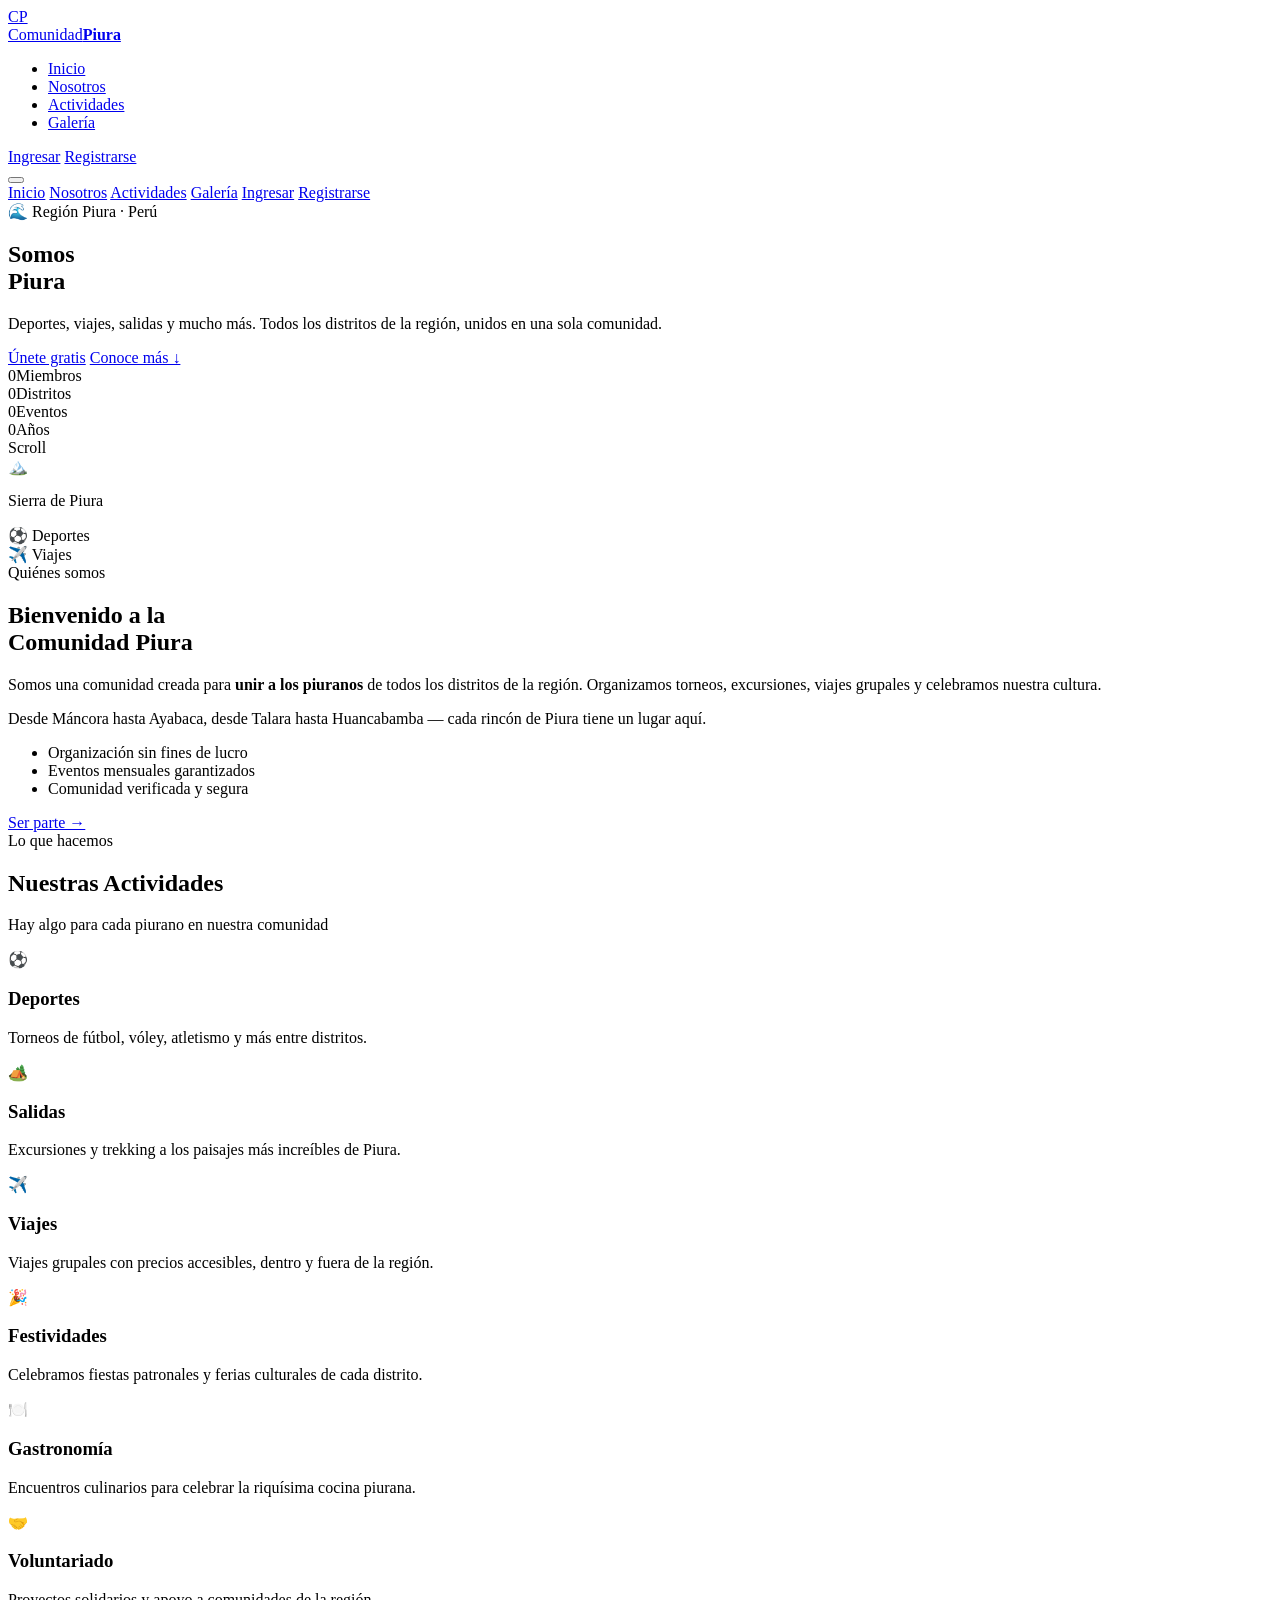
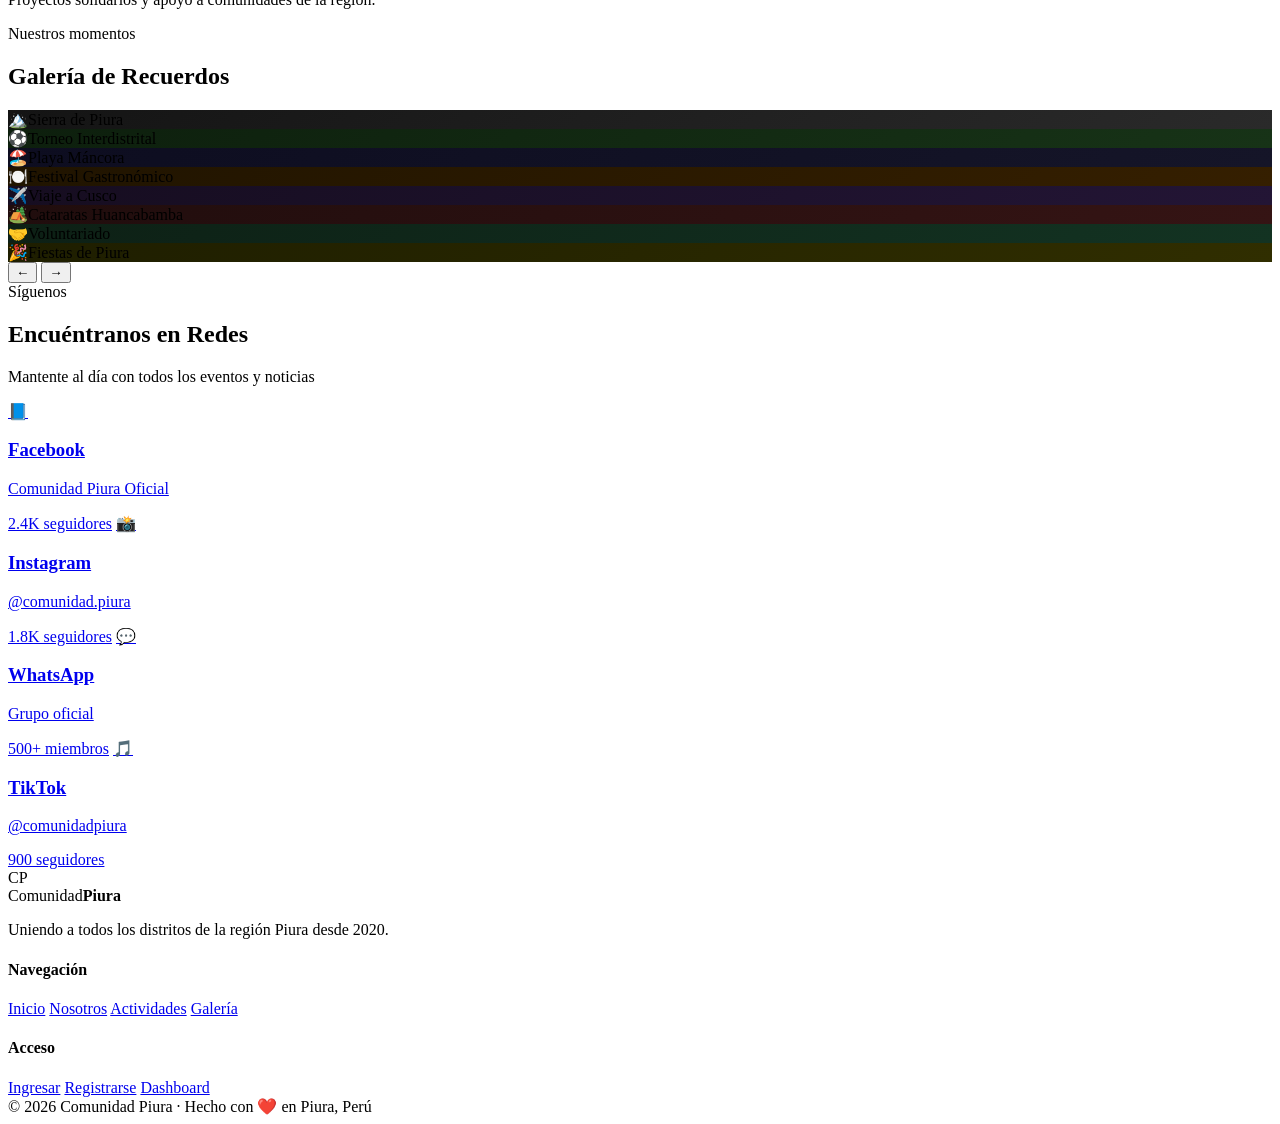
==== index.html @ 35dfe352 "Add files via upload" ====
<!DOCTYPE html>
<html lang="es">
<head>
  <meta charset="UTF-8"/>
  <meta name="viewport" content="width=device-width, initial-scale=1.0"/>
  <title>Comunidad Piura</title>
  <link rel="stylesheet" href="css/global.css"/>
  <link rel="stylesheet" href="css/index.css"/>
</head>
<body>

  <div class="toast" id="toast"></div>

  <!-- ── NAVBAR ── -->
  <nav class="navbar" id="navbar">
    <a href="index.html" class="logo-wrap">
      <div class="logo-mark">CP</div>
      <div class="logo-text"><span>Comunidad</span><strong>Piura</strong></div>
    </a>
    <ul class="nav-links">
      <li><a href="#hero"      class="nav-link active">Inicio</a></li>
      <li><a href="#nosotros"  class="nav-link">Nosotros</a></li>
      <li><a href="#actividades" class="nav-link">Actividades</a></li>
      <li><a href="#galeria"   class="nav-link">Galería</a></li>
    </ul>
    <div class="nav-actions">
      <a href="pages/login.html"             class="btn-ghost">Ingresar</a>
      <a href="pages/login.html#registro"    class="btn-gold">Registrarse</a>
    </div>
    <button class="hamburger" id="hamBtn">
      <span></span><span></span><span></span>
    </button>
  </nav>

  <!-- MOBILE MENU -->
  <div class="mob-menu" id="mobMenu">
    <a href="#hero"        onclick="closeMob()">Inicio</a>
    <a href="#nosotros"    onclick="closeMob()">Nosotros</a>
    <a href="#actividades" onclick="closeMob()">Actividades</a>
    <a href="#galeria"     onclick="closeMob()">Galería</a>
    <a href="pages/login.html">Ingresar</a>
    <a href="pages/login.html#registro" class="btn-gold">Registrarse</a>
  </div>

  <!-- ── HERO ── -->
  <section class="hero" id="hero">
    <div class="hero-bg">
      <div class="hgrid"></div>
      <div class="orb orb1"></div>
      <div class="orb orb2"></div>
    </div>
    <div class="hero-inner">
      <div class="hero-badge">🌊 Región Piura · Perú</div>
      <h1 class="title-xl">Somos<br/><span class="gold">Piura</span></h1>
      <p class="hero-sub">Deportes, viajes, salidas y mucho más. Todos los distritos de la región, unidos en una sola comunidad.</p>
      <div class="hero-cta">
        <a href="pages/login.html#registro" class="btn-gold lg">Únete gratis</a>
        <a href="#nosotros" class="btn-ghost">Conoce más ↓</a>
      </div>
      <div class="hero-stats">
        <div class="st-item"><span class="st-num" data-target="524">0</span><span class="st-lbl">Miembros</span></div>
        <div class="st-div"></div>
        <div class="st-item"><span class="st-num" data-target="20">0</span><span class="st-lbl">Distritos</span></div>
        <div class="st-div"></div>
        <div class="st-item"><span class="st-num" data-target="88">0</span><span class="st-lbl">Eventos</span></div>
        <div class="st-div"></div>
        <div class="st-item"><span class="st-num" data-target="5">0</span><span class="st-lbl">Años</span></div>
      </div>
    </div>
    <div class="scroll-hint"><span>Scroll</span><div class="scroll-line"></div></div>
  </section>

  <!-- ── NOSOTROS ── -->
  <section class="about-sec" id="nosotros">
    <div class="container">
      <div class="about-grid">
        <div class="about-visual">
          <div class="av-main"><span>🏔️</span><p>Sierra de Piura</p></div>
          <div class="av-chip av-top">⚽ <span>Deportes</span></div>
          <div class="av-chip av-bot">✈️ <span>Viajes</span></div>
          <div class="av-line"></div>
        </div>
        <div class="about-text reveal">
          <span class="tag">Quiénes somos</span>
          <h2 class="title-lg">Bienvenido a la<br/><span class="gold">Comunidad Piura</span></h2>
          <p>Somos una comunidad creada para <strong>unir a los piuranos</strong> de todos los distritos de la región. Organizamos torneos, excursiones, viajes grupales y celebramos nuestra cultura.</p>
          <p>Desde Máncora hasta Ayabaca, desde Talara hasta Huancabamba — cada rincón de Piura tiene un lugar aquí.</p>
          <ul class="feat-list">
            <li><div class="feat-dot"></div>Organización sin fines de lucro</li>
            <li><div class="feat-dot"></div>Eventos mensuales garantizados</li>
            <li><div class="feat-dot"></div>Comunidad verificada y segura</li>
          </ul>
          <a href="pages/login.html#registro" class="btn-gold">Ser parte →</a>
        </div>
      </div>
    </div>
  </section>

  <!-- ── ACTIVIDADES ── -->
  <section class="acts-sec" id="actividades">
    <div class="container">
      <div class="sec-head">
        <span class="tag">Lo que hacemos</span>
        <h2 class="title-lg">Nuestras <span class="gold">Actividades</span></h2>
        <p class="muted">Hay algo para cada piurano en nuestra comunidad</p>
      </div>
      <div class="acts-grid">
        <div class="act-card reveal"><span class="act-icon">⚽</span><h3>Deportes</h3><p>Torneos de fútbol, vóley, atletismo y más entre distritos.</p><div class="act-bar"></div></div>
        <div class="act-card reveal"><span class="act-icon">🏕️</span><h3>Salidas</h3><p>Excursiones y trekking a los paisajes más increíbles de Piura.</p><div class="act-bar"></div></div>
        <div class="act-card reveal"><span class="act-icon">✈️</span><h3>Viajes</h3><p>Viajes grupales con precios accesibles, dentro y fuera de la región.</p><div class="act-bar"></div></div>
        <div class="act-card reveal"><span class="act-icon">🎉</span><h3>Festividades</h3><p>Celebramos fiestas patronales y ferias culturales de cada distrito.</p><div class="act-bar"></div></div>
        <div class="act-card reveal"><span class="act-icon">🍽️</span><h3>Gastronomía</h3><p>Encuentros culinarios para celebrar la riquísima cocina piurana.</p><div class="act-bar"></div></div>
        <div class="act-card reveal"><span class="act-icon">🤝</span><h3>Voluntariado</h3><p>Proyectos solidarios y apoyo a comunidades de la región.</p><div class="act-bar"></div></div>
      </div>
    </div>
  </section>

  <!-- ── GALERÍA / CARRUSEL ── -->
  <section class="gallery-sec" id="galeria">
    <div class="container">
      <div class="sec-head">
        <span class="tag">Nuestros momentos</span>
        <h2 class="title-lg">Galería de <span class="gold">Recuerdos</span></h2>
      </div>
    </div>
    <div class="carousel-wrap">
      <div class="c-track" id="cTrack">
        <div class="c-slide" style="background:linear-gradient(135deg,#141414,#2a2a2a)">🏔️<span>Sierra de Piura</span></div>
        <div class="c-slide" style="background:linear-gradient(135deg,#0d1f0d,#173317)">⚽<span>Torneo Interdistrital</span></div>
        <div class="c-slide" style="background:linear-gradient(135deg,#0d0d20,#151528)">🏖️<span>Playa Máncora</span></div>
        <div class="c-slide" style="background:linear-gradient(135deg,#201400,#351f00)">🍽️<span>Festival Gastronómico</span></div>
        <div class="c-slide" style="background:linear-gradient(135deg,#160d20,#231535)">✈️<span>Viaje a Cusco</span></div>
        <div class="c-slide" style="background:linear-gradient(135deg,#200d0d,#351414)">🏕️<span>Cataratas Huancabamba</span></div>
        <div class="c-slide" style="background:linear-gradient(135deg,#0d2015,#133322)">🤝<span>Voluntariado</span></div>
        <div class="c-slide" style="background:linear-gradient(135deg,#1e1e00,#302e00)">🎉<span>Fiestas de Piura</span></div>
      </div>
      <button class="c-btn c-prev" id="cPrev">&#8592;</button>
      <button class="c-btn c-next" id="cNext">&#8594;</button>
      <div class="c-dots" id="cDots"></div>
    </div>
  </section>

  <!-- ── REDES SOCIALES ── -->
  <section class="social-sec">
    <div class="container">
      <div class="sec-head">
        <span class="tag">Síguenos</span>
        <h2 class="title-lg">Encuéntranos en <span class="gold">Redes</span></h2>
        <p class="muted">Mantente al día con todos los eventos y noticias</p>
      </div>
      <div class="soc-grid">
        <a href="#" class="soc-card reveal"><span class="soc-icon">📘</span><h3>Facebook</h3><p>Comunidad Piura Oficial</p><span class="soc-follow">2.4K seguidores</span></a>
        <a href="#" class="soc-card reveal"><span class="soc-icon">📸</span><h3>Instagram</h3><p>@comunidad.piura</p><span class="soc-follow">1.8K seguidores</span></a>
        <a href="#" class="soc-card reveal"><span class="soc-icon">💬</span><h3>WhatsApp</h3><p>Grupo oficial</p><span class="soc-follow">500+ miembros</span></a>
        <a href="#" class="soc-card reveal"><span class="soc-icon">🎵</span><h3>TikTok</h3><p>@comunidadpiura</p><span class="soc-follow">900 seguidores</span></a>
      </div>
    </div>
  </section>

  <!-- ── FOOTER ── -->
  <footer class="footer">
    <div class="container">
      <div class="footer-grid">
        <div class="footer-brand">
          <div class="logo-wrap">
            <div class="logo-mark">CP</div>
            <div class="logo-text"><span>Comunidad</span><strong>Piura</strong></div>
          </div>
          <p>Uniendo a todos los distritos de la región Piura desde 2020.</p>
        </div>
        <div class="footer-col">
          <h4>Navegación</h4>
          <a href="#hero">Inicio</a>
          <a href="#nosotros">Nosotros</a>
          <a href="#actividades">Actividades</a>
          <a href="#galeria">Galería</a>
        </div>
        <div class="footer-col">
          <h4>Acceso</h4>
          <a href="pages/login.html">Ingresar</a>
          <a href="pages/login.html#registro">Registrarse</a>
          <a href="pages/dashboard.html">Dashboard</a>
        </div>
      </div>
      <div class="footer-bottom">© 2026 Comunidad Piura · Hecho con ❤️ en Piura, Perú</div>
    </div>
  </footer>

  <script src="js/index.js"></script>
</body>
</html>
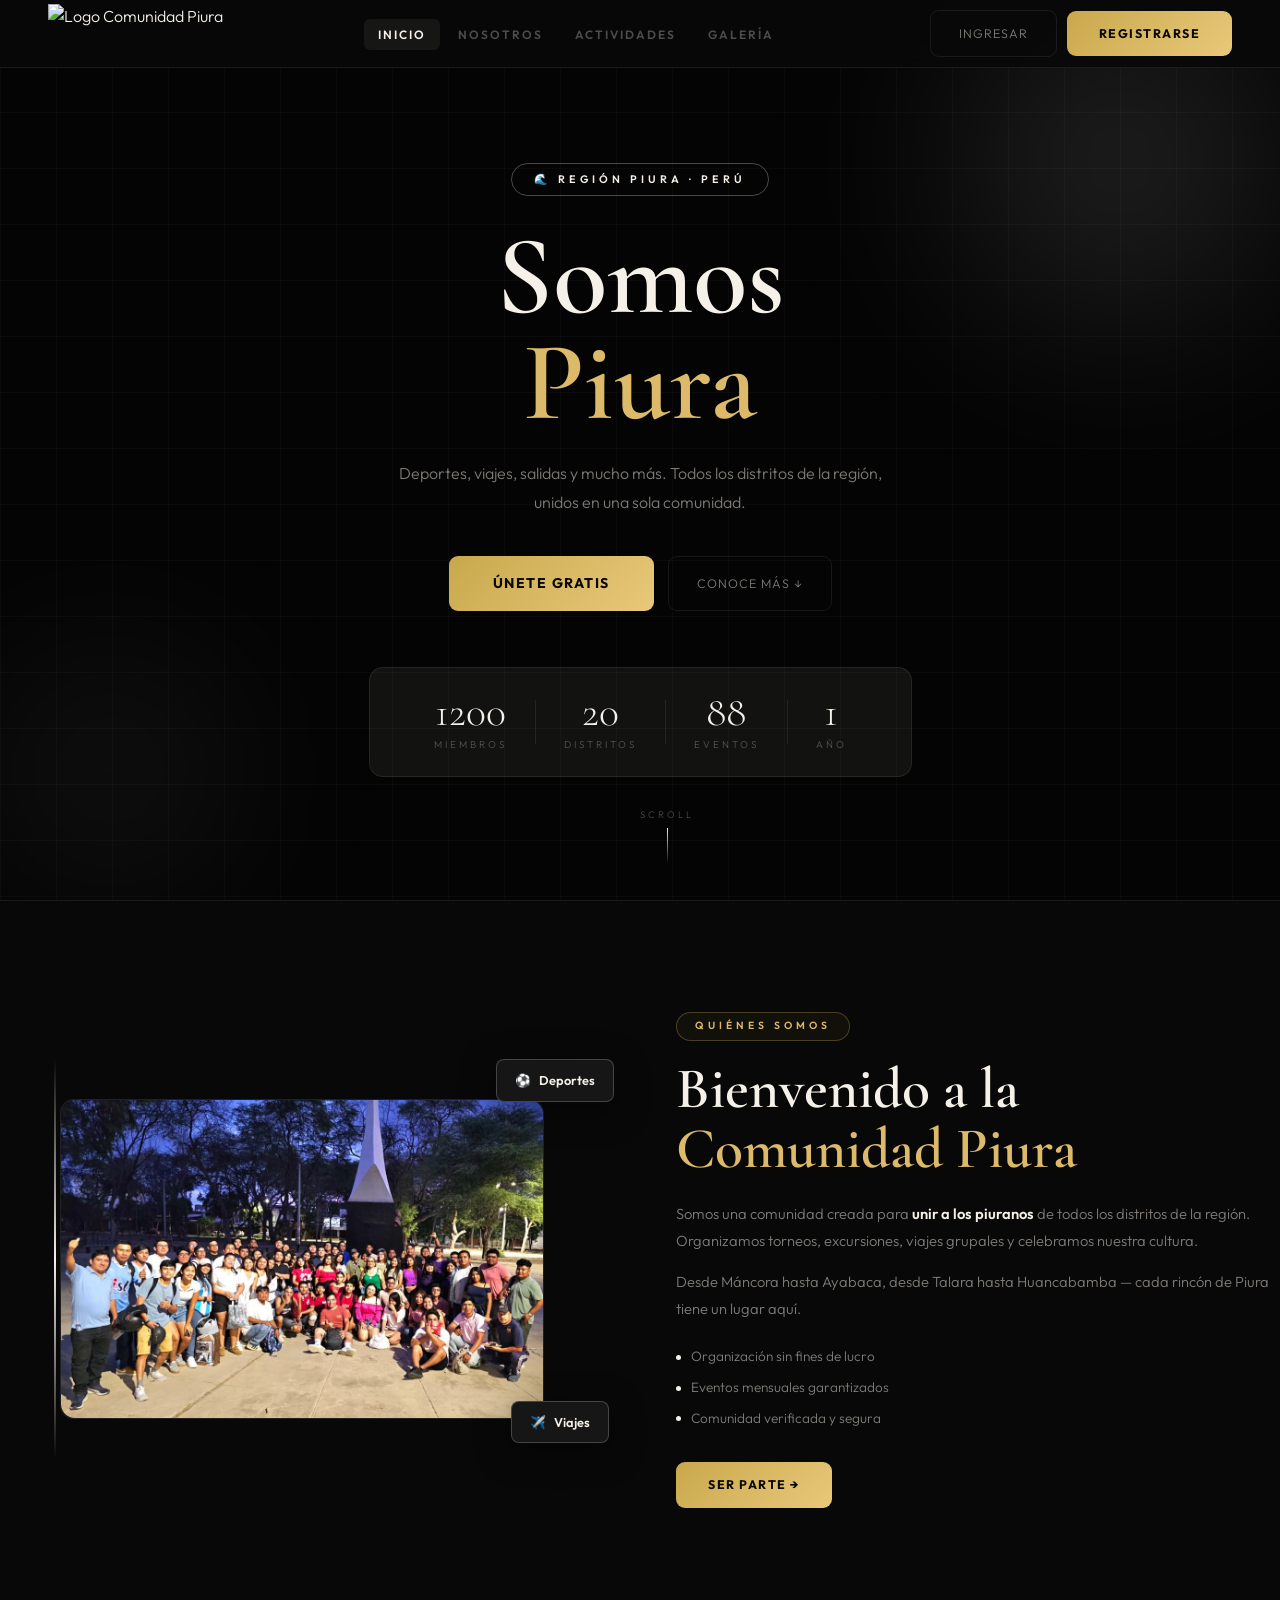
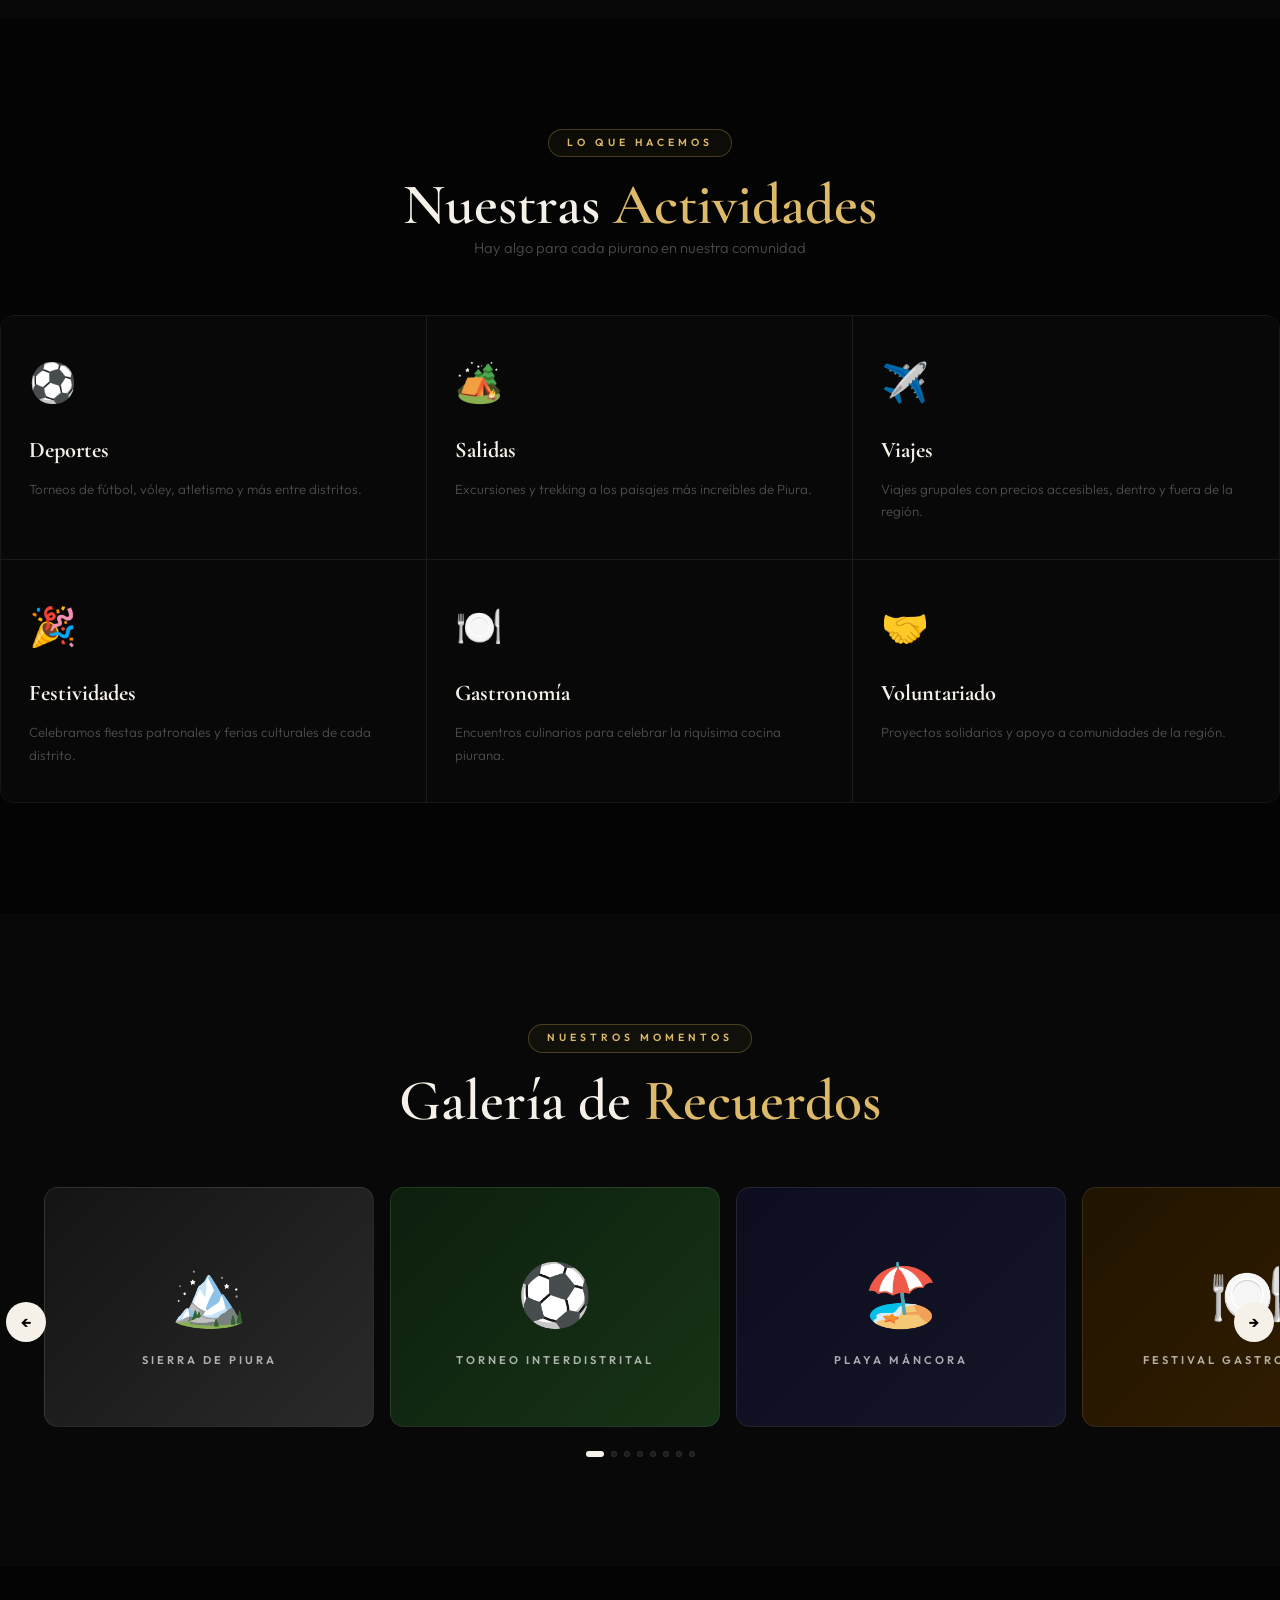
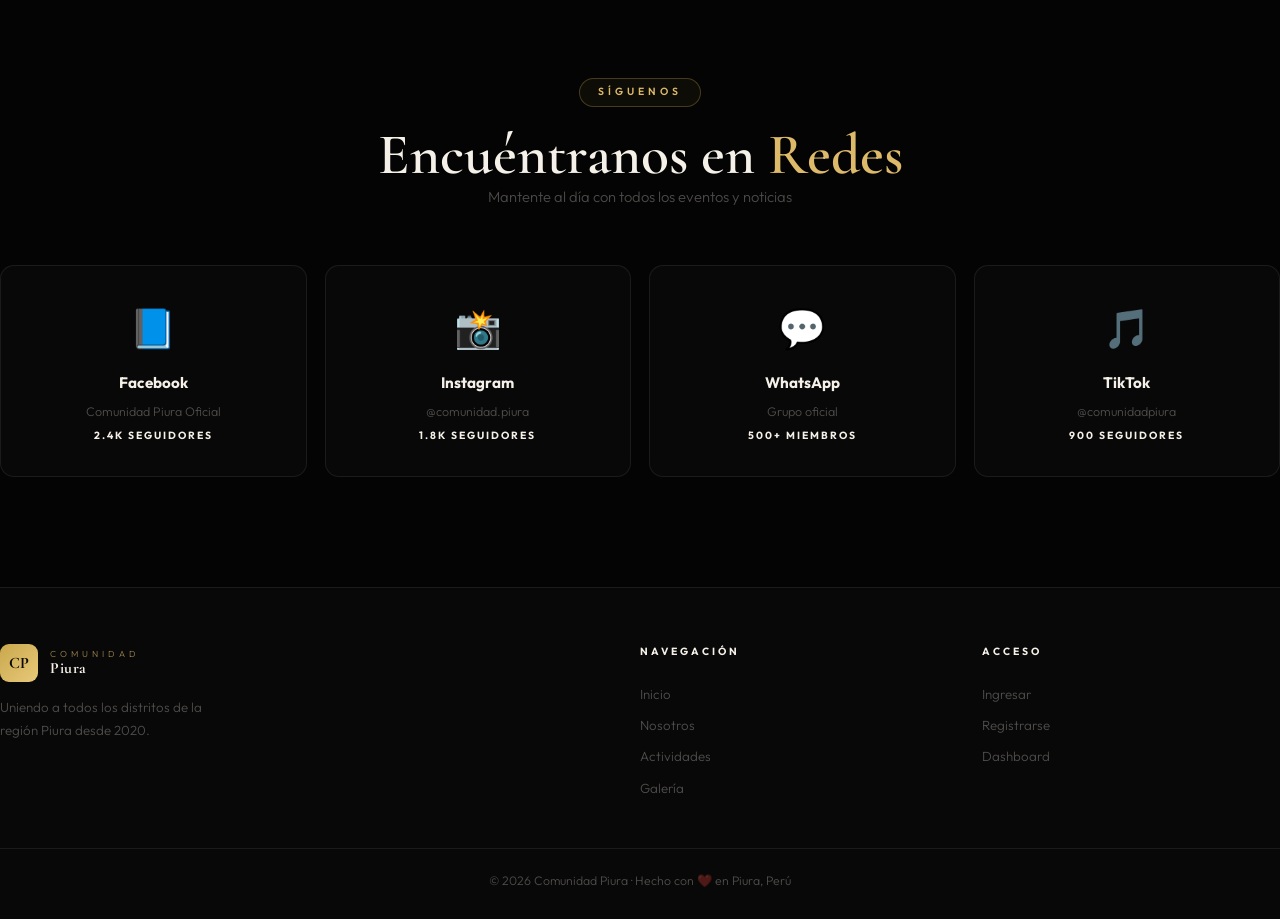
==== commit 46b0810e: "Add files via upload" ====
--- a/index.html
+++ b/index.html
@@ -14,8 +14,9 @@
   <!-- ── NAVBAR ── -->
   <nav class="navbar" id="navbar">
     <a href="index.html" class="logo-wrap">
-      <div class="logo-mark">CP</div>
-      <div class="logo-text"><span>Comunidad</span><strong>Piura</strong></div>
+      <div class="sb-logo"style="position: relative; justify-content: center;">
+        <img src="../1.imagenes/logo.png" alt="Logo Comunidad Piura" style="height: 60px; width: auto;">
+      </div>
     </a>
     <ul class="nav-links">
       <li><a href="#hero"      class="nav-link active">Inicio</a></li>
@@ -58,13 +59,13 @@
         <a href="#nosotros" class="btn-ghost">Conoce más ↓</a>
       </div>
       <div class="hero-stats">
-        <div class="st-item"><span class="st-num" data-target="524">0</span><span class="st-lbl">Miembros</span></div>
+        <div class="st-item"><span class="st-num" data-target="1200">0</span><span class="st-lbl">Miembros</span></div>
         <div class="st-div"></div>
         <div class="st-item"><span class="st-num" data-target="20">0</span><span class="st-lbl">Distritos</span></div>
         <div class="st-div"></div>
         <div class="st-item"><span class="st-num" data-target="88">0</span><span class="st-lbl">Eventos</span></div>
         <div class="st-div"></div>
-        <div class="st-item"><span class="st-num" data-target="5">0</span><span class="st-lbl">Años</span></div>
+        <div class="st-item"><span class="st-num" data-target="1">0</span><span class="st-lbl">Año</span></div>
       </div>
     </div>
     <div class="scroll-hint"><span>Scroll</span><div class="scroll-line"></div></div>
@@ -74,12 +75,16 @@
   <section class="about-sec" id="nosotros">
     <div class="container">
       <div class="about-grid">
+
         <div class="about-visual">
-          <div class="av-main"><span>🏔️</span><p>Sierra de Piura</p></div>
+          <div class="av-main">
+          <img src="imagenes/foto.jpeg" alt="Comunidad Piura" style="width:100%;height:100%;object-fit:cover;border-radius:inherit"/>
+        </div>
           <div class="av-chip av-top">⚽ <span>Deportes</span></div>
           <div class="av-chip av-bot">✈️ <span>Viajes</span></div>
           <div class="av-line"></div>
         </div>
+
         <div class="about-text reveal">
           <span class="tag">Quiénes somos</span>
           <h2 class="title-lg">Bienvenido a la<br/><span class="gold">Comunidad Piura</span></h2>
--- a/css/global.css
+++ b/css/global.css
@@ -0,0 +1,202 @@
+/* ============================================================
+   css/global.css — Comunidad Piura v2
+   Tema: Noir Elegante · Tipografía Editorial · Detalles Dorados
+============================================================ */
+
+@import url('https://fonts.googleapis.com/css2?family=Cormorant+Garamond:ital,wght@0,300;0,400;0,600;0,700;1,400;1,600&family=Outfit:wght@300;400;500;600;700&family=JetBrains+Mono:wght@400;500&display=swap');
+
+:root {
+  --bg:        #040404;
+  --dark1:     #080808;
+  --dark2:     #0e0e0e;
+  --dark3:     #161616;
+  --dark4:     #1e1e1e;
+  --border:    rgba(255,255,255,0.08);
+  --border2:   rgba(255,255,255,0.14);
+  --gold:      #c9a84c;
+  --gold2:     #e8c97a;
+  --gold-glow: rgba(201,168,76,0.18);
+  --gold-dim:  rgba(201,168,76,0.08);
+  --gold-text: #ddb96a;
+  --accent:    #c9a84c;
+  --white:     #f5f0e8;
+  --w90:       rgba(245,240,232,0.90);
+  --w80:       rgba(245,240,232,0.80);
+  --w50:       rgba(245,240,232,0.50);
+  --w30:       rgba(245,240,232,0.30);
+  --w10:       rgba(245,240,232,0.06);
+  --green:     #5ec98a;
+  --red:       #e06060;
+  --blue:      #6099d0;
+  --purple:    #9a6ed0;
+  --font-d:    'Cormorant Garamond', Georgia, serif;
+  --font-b:    'Outfit', sans-serif;
+  --font-mono: 'JetBrains Mono', monospace;
+  --radius:    14px;
+  --radius-sm: 9px;
+  --t:         0.3s cubic-bezier(.4,0,.2,1);
+  --shadow:    0 20px 60px rgba(0,0,0,0.5);
+}
+
+*, *::before, *::after { margin: 0; padding: 0; box-sizing: border-box; }
+html { scroll-behavior: smooth; font-size: 16px; }
+body { background: var(--bg); color: var(--white); font-family: var(--font-b); font-weight: 300; overflow-x: hidden; line-height: 1.6; }
+a { text-decoration: none; color: inherit; }
+input, select, button, textarea { font-family: var(--font-b); }
+img { max-width: 100%; display: block; }
+::-webkit-scrollbar { width: 3px; }
+::-webkit-scrollbar-thumb { background: var(--gold); border-radius: 2px; }
+
+.title-xl { font-family: var(--font-d); font-size: clamp(3rem,9vw,7rem); font-weight: 600; line-height: .95; }
+.title-lg  { font-family: var(--font-d); font-size: clamp(2rem,5vw,3.6rem); font-weight: 600; line-height: 1.05; }
+.title-md  { font-family: var(--font-d); font-size: clamp(1.4rem,3vw,2rem); font-weight: 600; }
+.gold      { color: var(--gold-text); }
+.muted     { color: var(--w30); }
+
+.tag {
+  display: inline-block; font-size: .65rem; font-weight: 600; letter-spacing: 4px;
+  text-transform: uppercase; color: var(--gold-text);
+  border: 1px solid rgba(201,168,76,.3); padding: 5px 18px; border-radius: 100px;
+  margin-bottom: 18px; background: rgba(201,168,76,.05);
+}
+
+.btn-gold {
+  display: inline-flex; align-items: center; gap: 8px;
+  background: linear-gradient(135deg, var(--gold) 0%, var(--gold2) 100%);
+  color: #0a0800; padding: 13px 32px;
+  border-radius: 9px; font-weight: 700; font-size: .78rem;
+  letter-spacing: 1.5px; text-transform: uppercase; border: none;
+  cursor: pointer; transition: var(--t);
+}
+.btn-gold:hover { transform: translateY(-2px); box-shadow: 0 10px 32px rgba(201,168,76,.35); filter: brightness(1.08); }
+.btn-gold.lg { padding: 16px 44px; font-size: .88rem; }
+.btn-gold.sm { padding: 7px 16px; font-size: .7rem; }
+
+.btn-ghost {
+  display: inline-flex; align-items: center; gap: 6px;
+  color: var(--w50); background: none; border: 1px solid var(--border);
+  padding: 13px 28px; border-radius: 9px; font-size: .78rem;
+  letter-spacing: 1px; text-transform: uppercase; cursor: pointer; transition: var(--t);
+}
+.btn-ghost:hover { border-color: var(--gold); color: var(--gold-text); }
+
+.logo-wrap { display: flex; align-items: center; gap: 12px; cursor: pointer; }
+.logo-mark {
+  width: 38px; height: 38px; border-radius: 9px;
+  background: linear-gradient(135deg, var(--gold) 0%, var(--gold2) 100%);
+  color: #0a0800; display: flex; align-items: center; justify-content: center;
+  font-family: var(--font-d); font-weight: 700; font-size: 1rem; flex-shrink: 0;
+}
+.logo-mark.lg { width: 54px; height: 54px; font-size: 1.35rem; border-radius: 12px; }
+.logo-text { line-height: 1.1; }
+.logo-text span   { font-size: .55rem; color: var(--gold-text); letter-spacing: 4px; text-transform: uppercase; display: block; opacity: .7; }
+.logo-text strong { font-size: .98rem; font-family: var(--font-d); font-weight: 700; letter-spacing: .5px; }
+.logo-text.lg strong { font-size: 1.55rem; }
+.logo-text.lg span   { font-size: .65rem; }
+
+.form-group { margin-bottom: 18px; }
+.form-group label {
+  display: block; font-size: .65rem; font-weight: 600; letter-spacing: 2.5px;
+  text-transform: uppercase; color: var(--w50); margin-bottom: 8px;
+}
+.input-wrap { position: relative; display: flex; align-items: center; }
+.input-icon { position: absolute; left: 14px; font-size: .85rem; pointer-events: none; color: var(--w30); }
+.input-wrap input,
+.input-wrap select {
+  width: 100%; padding: 13px 14px 13px 42px;
+  background: var(--dark2); border: 1px solid var(--border);
+  border-radius: var(--radius-sm); color: var(--white); font-size: .88rem; outline: none;
+  transition: border-color var(--t), box-shadow var(--t); appearance: none;
+}
+.input-wrap input::placeholder { color: rgba(245,240,232,.18); }
+.input-wrap input:focus,
+.input-wrap select:focus { border-color: var(--gold); box-shadow: 0 0 0 3px rgba(201,168,76,.1); }
+.input-wrap select option { background: var(--dark2); }
+.toggle-eye { position: absolute; right: 12px; background: none; border: none; cursor: pointer; font-size: .85rem; opacity: .4; transition: .2s; }
+.toggle-eye:hover { opacity: 1; }
+.form-row2 { display: grid; grid-template-columns: 1fr 1fr; gap: 14px; }
+.check-row { display: flex; align-items: center; gap: 8px; font-size: .8rem; color: var(--w50); cursor: pointer; margin-bottom: 18px; }
+.check-row input { accent-color: var(--gold); width: 14px; height: 14px; }
+.check-row a { color: var(--gold-text); text-decoration: underline; text-underline-offset: 3px; }
+
+.panel {
+  background: var(--dark1); border: 1px solid var(--border);
+  border-radius: var(--radius); padding: 26px;
+}
+.panel-hd { display: flex; justify-content: space-between; align-items: center; margin-bottom: 20px; }
+.panel-hd h3 { font-family: var(--font-d); font-size: 1.2rem; font-weight: 600; }
+.panel-lnk { color: var(--gold-text); font-size: .73rem; cursor: pointer; transition: var(--t); letter-spacing: 1px; }
+.panel-lnk:hover { color: var(--gold2); }
+
+.filter-row { display: flex; gap: 8px; margin-bottom: 24px; flex-wrap: wrap; }
+.fil-btn {
+  padding: 7px 18px; border-radius: 100px; border: 1px solid var(--border);
+  background: transparent; color: var(--w30); font-size: .72rem; font-weight: 600;
+  cursor: pointer; letter-spacing: .5px; transition: var(--t);
+}
+.fil-btn:hover { border-color: var(--gold); color: var(--gold-text); }
+.fil-btn.act { background: var(--gold); border-color: var(--gold); color: #0a0800; font-weight: 700; }
+
+.ev-tag { font-size: .6rem; padding: 4px 11px; border-radius: 100px; font-weight: 700; text-transform: uppercase; letter-spacing: .8px; white-space: nowrap; }
+.ev-tag.sp  { background: rgba(94,201,138,.12); color: var(--green); border: 1px solid rgba(94,201,138,.2); }
+.ev-tag.tr  { background: rgba(96,153,208,.12); color: var(--blue);  border: 1px solid rgba(96,153,208,.2); }
+.ev-tag.cu  { background: rgba(201,168,76,.12);  color: var(--gold-text); border: 1px solid rgba(201,168,76,.25); }
+.ev-tag.vo  { background: rgba(154,110,208,.12); color: var(--purple); border: 1px solid rgba(154,110,208,.2); }
+
+.toast {
+  position: fixed; bottom: 28px; right: 28px; z-index: 9999;
+  background: var(--dark3); border: 1px solid rgba(201,168,76,.4); border-radius: 12px;
+  padding: 13px 22px; font-size: .83rem; color: var(--white);
+  box-shadow: 0 8px 32px rgba(0,0,0,.6);
+  transform: translateY(80px); opacity: 0;
+  transition: all .4s cubic-bezier(.4,0,.2,1); max-width: 300px; pointer-events: none;
+}
+.toast.show { transform: translateY(0); opacity: 1; }
+
+.loader {
+  display: none; position: fixed; inset: 0; z-index: 8888;
+  background: rgba(4,4,4,.92); backdrop-filter: blur(8px);
+  align-items: center; justify-content: center; flex-direction: column; gap: 16px;
+}
+.loader.show { display: flex; }
+.spinner { width: 44px; height: 44px; border: 2px solid var(--border); border-top-color: var(--gold); border-radius: 50%; animation: spin .8s linear infinite; }
+@keyframes spin { to { transform: rotate(360deg); } }
+.loader p { font-size: .7rem; letter-spacing: 4px; text-transform: uppercase; color: var(--w30); }
+
+.placeholder {
+  display: flex; flex-direction: column; align-items: center; justify-content: center;
+  padding: 80px 40px; text-align: center; background: var(--dark1);
+  border: 1px dashed rgba(201,168,76,.15); border-radius: var(--radius); color: var(--w30);
+}
+.ph-icon { font-size: 3rem; margin-bottom: 16px; opacity: .35; }
+
+.modal-overlay {
+  display: none; position: fixed; inset: 0; z-index: 9000;
+  background: rgba(0,0,0,.88); backdrop-filter: blur(10px);
+  align-items: center; justify-content: center; padding: 20px;
+}
+.modal-overlay.open { display: flex; animation: fadeIn .25s ease; }
+.modal-box {
+  background: var(--dark2); border: 1px solid var(--border2); border-radius: 18px;
+  padding: 44px; width: 100%; max-width: 460px; position: relative;
+  animation: fadeUp .3s ease; max-height: 90vh; overflow-y: auto;
+}
+.modal-close {
+  position: absolute; top: 16px; right: 18px; background: var(--dark3); border: 1px solid var(--border);
+  color: var(--w30); font-size: .9rem; cursor: pointer; transition: var(--t);
+  width: 30px; height: 30px; display: flex; align-items: center; justify-content: center;
+  border-radius: 50%;
+}
+.modal-close:hover { color: var(--white); border-color: var(--border2); }
+.modal-icon { font-size: 2.2rem; margin-bottom: 16px; }
+
+.divider { text-align: center; position: relative; margin: 20px 0; color: var(--w30); font-size: .65rem; letter-spacing: 2px; text-transform: uppercase; }
+.divider::before, .divider::after { content: ''; position: absolute; top: 50%; width: calc(50% - 65px); height: 1px; background: var(--border); }
+.divider::before { left: 0; } .divider::after { right: 0; }
+
+@keyframes fadeUp   { from { opacity: 0; transform: translateY(24px); } to { opacity: 1; transform: translateY(0); } }
+@keyframes fadeIn   { from { opacity: 0; } to { opacity: 1; } }
+@keyframes pulse    { 0%,100% { opacity: .6; transform: scale(1); } 50% { opacity: 1; transform: scale(1.12); } }
+@keyframes floatY   { 0%,100% { transform: translateY(0); } 50% { transform: translateY(-8px); } }
+
+@media (max-width: 480px) { .form-row2 { grid-template-columns: 1fr; } }
--- a/css/index.css
+++ b/css/index.css
@@ -0,0 +1,207 @@
+/* css/index.css — Estilos exclusivos de la landing page */
+
+/* ── NAVBAR ── */
+.navbar {
+  position: fixed; top: 0; width: 100%; z-index: 500;
+  display: flex; align-items: center; justify-content: space-between;
+  padding: 0 48px; height: 68px;
+  background: rgba(8,8,8,.88); backdrop-filter: blur(20px);
+  border-bottom: 1px solid var(--border); transition: var(--t);
+}
+.navbar.scrolled { background: rgba(8,8,8,.98); box-shadow: 0 4px 40px rgba(0,0,0,.7); }
+.nav-links { display: flex; list-style: none; gap: 4px; }
+.nav-link {
+  color: var(--w30); font-size: .75rem; font-weight: 600; letter-spacing: 2px;
+  text-transform: uppercase; padding: 8px 14px; border-radius: 6px; transition: var(--t);
+}
+.nav-link:hover, .nav-link.active { color: var(--white); background: var(--w10); }
+.nav-actions { display: flex; gap: 10px; align-items: center; }
+.hamburger { display: none; flex-direction: column; gap: 5px; background: none; border: none; cursor: pointer; }
+.hamburger span { display: block; width: 22px; height: 1.5px; background: var(--white); transition: var(--t); }
+.mob-menu {
+  display: none; position: fixed; top: 68px; left: 0; right: 0; z-index: 499;
+  background: var(--dark1); border-bottom: 1px solid var(--border);
+  padding: 16px 20px; flex-direction: column; gap: 4px;
+}
+.mob-menu.open { display: flex; }
+.mob-menu a {
+  color: var(--w80); font-size: .85rem; padding: 10px 14px;
+  border-radius: 6px; transition: var(--t);
+}
+.mob-menu a:hover { background: var(--w10); color: var(--white); }
+
+/* ── HERO ── */
+.hero {
+  min-height: 100vh; display: flex; align-items: center; justify-content: center;
+  position: relative; overflow: hidden; padding: 100px 24px 60px; text-align: center;
+}
+.hero-bg { position: absolute; inset: 0; pointer-events: none; }
+.hgrid {
+  position: absolute; inset: 0;
+  background-image: linear-gradient(rgba(255,255,255,.022) 1px, transparent 1px),
+    linear-gradient(90deg, rgba(255,255,255,.022) 1px, transparent 1px);
+  background-size: 56px 56px;
+}
+.orb { position: absolute; border-radius: 50%; filter: blur(80px); }
+.orb1 { width: 520px; height: 520px; top: -100px; right: -100px; background: radial-gradient(circle, rgba(255,255,255,.14) 0%, transparent 68%); animation: pulse 6s ease-in-out infinite; }
+.orb2 { width: 380px; height: 380px; bottom: -60px; left: -80px; background: radial-gradient(circle, rgba(255,255,255,.08) 0%, transparent 68%); animation: pulse 8s ease-in-out 3s infinite; }
+.hero-inner { position: relative; max-width: 860px; }
+.hero-badge {
+  display: inline-block; font-size: .68rem; font-weight: 600; letter-spacing: 4px;
+  text-transform: uppercase; color: var(--white); border: 1px solid rgba(255,255,255,.28);
+  padding: 7px 22px; border-radius: 100px; margin-bottom: 28px; animation: fadeUp .8s ease both;
+}
+.hero-inner .title-xl { margin-bottom: 22px; animation: fadeUp .9s ease .1s both; }
+.hero-sub { font-size: 1rem; color: var(--w50); max-width: 520px; margin: 0 auto 40px; line-height: 1.8; animation: fadeUp .9s ease .2s both; }
+.hero-cta { display: flex; gap: 14px; justify-content: center; flex-wrap: wrap; margin-bottom: 56px; animation: fadeUp .9s ease .3s both; }
+.hero-stats {
+  display: flex; align-items: center; justify-content: center; flex-wrap: wrap;
+  background: var(--w10); border: 1px solid var(--border); border-radius: var(--radius);
+  padding: 24px 36px; animation: fadeUp .9s ease .4s both;
+}
+.st-item { text-align: center; padding: 0 28px; }
+.st-num { display: block; font-family: var(--font-d); font-size: 2.6rem; color: var(--white); line-height: 1; }
+.st-lbl { font-size: .62rem; color: var(--w30); text-transform: uppercase; letter-spacing: 3px; margin-top: 3px; display: block; }
+.st-div { width: 1px; height: 44px; background: var(--border); }
+.scroll-hint {
+  position: absolute; bottom: 36px; left: 50%; transform: translateX(-50%);
+  display: flex; flex-direction: column; align-items: center; gap: 6px;
+  color: var(--w30); font-size: .6rem; letter-spacing: 3px; text-transform: uppercase;
+  animation: fadeUp 1.2s ease .6s both;
+}
+.scroll-line { width: 1px; height: 36px; background: linear-gradient(var(--white), transparent); animation: scrollA 2s ease-in-out infinite; }
+
+/* ── NOSOTROS ── */
+.about-sec { padding: 110px 0; background: var(--dark1); border-top: 1px solid var(--border); }
+.about-grid { display: grid; grid-template-columns: 1fr 1fr; gap: 72px; align-items: center; }
+.about-visual { position: relative; height: 400px; }
+.av-main {
+  position: absolute; inset: 10% 10%; background: var(--dark2);
+  border: 1px solid var(--border); border-radius: var(--radius);
+  display: flex; align-items: center; justify-content: center;
+  flex-direction: column; gap: 10px; font-size: 6rem;
+}
+.av-main p { font-size: .72rem; color: var(--w30); letter-spacing: 3px; text-transform: uppercase; }
+.av-chip {
+  position: absolute; background: var(--dark3); border: 1px solid rgba(255,255,255,.2);
+  border-radius: 8px; padding: 10px 18px; display: flex; align-items: center; gap: 8px;
+  font-size: .8rem; font-weight: 600; box-shadow: 0 8px 32px rgba(0,0,0,.5);
+}
+.av-top { top: 0; right: -10px; animation: floatY 3s ease-in-out infinite; }
+.av-bot { bottom: 16px; right: -5px; animation: floatY 3s ease-in-out 1.5s infinite; }
+.av-line { position: absolute; left: 9%; top: 0; bottom: 0; width: 2px; background: linear-gradient(transparent, var(--white), transparent); }
+.about-text .title-lg { margin-bottom: 20px; }
+.about-text p { color: var(--w50); font-size: .92rem; line-height: 1.85; margin-bottom: 14px; }
+.about-text p strong { color: var(--white); font-weight: 600; }
+.feat-list { list-style: none; margin: 24px 0 32px; display: flex; flex-direction: column; gap: 9px; }
+.feat-list li { display: flex; align-items: center; gap: 10px; font-size: .85rem; color: var(--w50); }
+.feat-dot { width: 5px; height: 5px; border-radius: 50%; background: var(--white); flex-shrink: 0; }
+
+/* ── ACTIVIDADES ── */
+.acts-sec { padding: 110px 0; background: var(--bg); }
+.sec-head { text-align: center; margin-bottom: 56px; }
+.sec-head .muted { max-width: 480px; margin: 0 auto; font-size: .92rem; }
+.acts-grid {
+  display: grid; grid-template-columns: repeat(3,1fr);
+  border: 1px solid var(--border); border-radius: var(--radius); overflow: hidden;
+}
+.act-card {
+  background: var(--dark1); padding: 36px 28px;
+  border-right: 1px solid var(--border); position: relative; overflow: hidden; transition: var(--t);
+}
+.act-card:nth-child(3n)   { border-right: none; }
+.act-card:nth-child(n+4)  { border-top: 1px solid var(--border); }
+.act-card::before { content: ''; position: absolute; inset: 0; background: var(--gold-dim); opacity: 0; transition: var(--t); }
+.act-card:hover::before { opacity: 1; }
+.act-card:hover { transform: translateY(-2px); }
+.act-icon { font-size: 2.4rem; display: block; margin-bottom: 18px; }
+.act-card h3 { font-family: var(--font-d); font-size: 1.4rem; margin-bottom: 10px; }
+.act-card p { color: var(--w30); font-size: .83rem; line-height: 1.7; }
+.act-bar { position: absolute; bottom: 0; left: 0; width: 0; height: 2px; background: var(--white); transition: width .4s; }
+.act-card:hover .act-bar { width: 100%; }
+
+/* ── GALERÍA / CARRUSEL ── */
+.gallery-sec { padding: 110px 0; background: var(--dark1); overflow: hidden; }
+.carousel-wrap { position: relative; margin-top: 10px; }
+.c-track { display: flex; gap: 16px; padding: 0 44px; transition: transform .5s cubic-bezier(.4,0,.2,1); }
+.c-slide {
+  min-width: 330px; height: 240px; border-radius: var(--radius);
+  border: 1px solid var(--border); flex-shrink: 0;
+  display: flex; align-items: center; justify-content: center;
+  flex-direction: column; gap: 10px; font-size: 3.8rem;
+  transition: transform .3s; cursor: pointer;
+}
+.c-slide:hover { transform: scale(1.025); }
+.c-slide span { font-size: .7rem; color: rgba(255,255,255,.65); letter-spacing: 3px; text-transform: uppercase; font-weight: 600; }
+.c-btn {
+  position: absolute; top: 50%; transform: translateY(-50%);
+  background: var(--white); color: var(--bg); border: none;
+  width: 40px; height: 40px; border-radius: 50%; cursor: pointer;
+  font-size: .95rem; font-weight: 700; z-index: 10; transition: var(--t);
+}
+.c-btn:hover { background: var(--w80); transform: translateY(-50%) scale(1.1); }
+.c-prev { left: 6px; } .c-next { right: 6px; }
+.c-dots { display: flex; justify-content: center; gap: 7px; margin-top: 24px; padding: 0 44px; }
+.c-dot { width: 6px; height: 6px; border-radius: 50%; background: var(--border); cursor: pointer; transition: var(--t); border: 1px solid var(--border); }
+.c-dot.act { background: var(--white); width: 18px; border-radius: 3px; }
+
+/* ── REDES SOCIALES ── */
+.social-sec { padding: 110px 0; background: var(--bg); }
+.soc-grid { display: grid; grid-template-columns: repeat(4,1fr); gap: 18px; }
+.soc-card {
+  background: var(--dark1); border: 1px solid var(--border); border-radius: var(--radius);
+  padding: 32px 20px; text-align: center; transition: var(--t); display: flex;
+  flex-direction: column; align-items: center; gap: 6px;
+}
+.soc-card:hover { border-color: var(--white); transform: translateY(-5px); box-shadow: 0 14px 44px rgba(0,0,0,.4); }
+.soc-icon { font-size: 2.4rem; margin-bottom: 6px; }
+.soc-card h3 { font-size: .95rem; font-weight: 700; }
+.soc-card p { color: var(--w30); font-size: .78rem; }
+.soc-follow { font-size: .65rem; color: var(--white); font-weight: 700; letter-spacing: 2px; text-transform: uppercase; }
+
+/* ── FOOTER ── */
+.footer { background: var(--dark1); border-top: 1px solid var(--border); padding: 56px 0 28px; }
+.footer-grid { display: grid; grid-template-columns: 2fr 1fr 1fr; gap: 44px; margin-bottom: 44px; }
+.footer-brand p { color: var(--w30); font-size: .83rem; margin-top: 14px; line-height: 1.7; max-width: 240px; }
+.footer-col h4 { font-size: .65rem; color: var(--white); text-transform: uppercase; letter-spacing: 3px; margin-bottom: 18px; font-weight: 700; }
+.footer-col a { display: block; color: var(--w30); font-size: .83rem; padding: 5px 0; transition: var(--t); }
+.footer-col a:hover { color: var(--white); padding-left: 7px; }
+.footer-bottom { border-top: 1px solid var(--border); padding-top: 22px; text-align: center; color: var(--w30); font-size: .77rem; }
+
+/* ── RESPONSIVE ── */
+@media (max-width: 1024px) {
+  .acts-grid { grid-template-columns: repeat(2,1fr); }
+  .act-card:nth-child(3n)  { border-right: 1px solid var(--border); }
+  .act-card:nth-child(2n)  { border-right: none; }
+  .act-card:nth-child(n+3) { border-top: 1px solid var(--border); }
+  .soc-grid { grid-template-columns: repeat(2,1fr); }
+  .footer-grid { grid-template-columns: 1fr 1fr; }
+  .footer-brand { grid-column: 1 / -1; }
+}
+@media (max-width: 768px) {
+  .navbar { padding: 0 18px; }
+  .nav-links, .nav-actions { display: none; }
+  .hamburger { display: flex; }
+  .about-grid { grid-template-columns: 1fr; }
+  .about-visual { display: none; }
+  .hero-stats { padding: 14px; flex-wrap: wrap; gap: 0; }
+  .st-item { padding: 8px 12px; }
+  .st-div { display: none; }
+  .acts-grid { grid-template-columns: 1fr; border: none; gap: 10px; }
+  .act-card { border: 1px solid var(--border) !important; border-radius: var(--radius); }
+  .c-slide { min-width: 270px; }
+  .soc-grid { grid-template-columns: 1fr 1fr; gap: 10px; }
+  .hero-cta { flex-direction: column; align-items: flex-start; gap: 10px; }
+  .sec-head { padding: 0 4px; }
+  .container { padding: 0 18px; }
+}
+@media (max-width: 480px) {
+  .hero-stats { justify-content: center; }
+  .st-item { padding: 8px 10px; }
+  .soc-grid { grid-template-columns: 1fr; }
+  .footer-grid { grid-template-columns: 1fr; }
+  .acts-grid { grid-template-columns: 1fr; }
+  .c-slide { min-width: 240px; }
+  .hero-badge { font-size: .65rem; }
+  .container { padding: 0 14px; }
+}
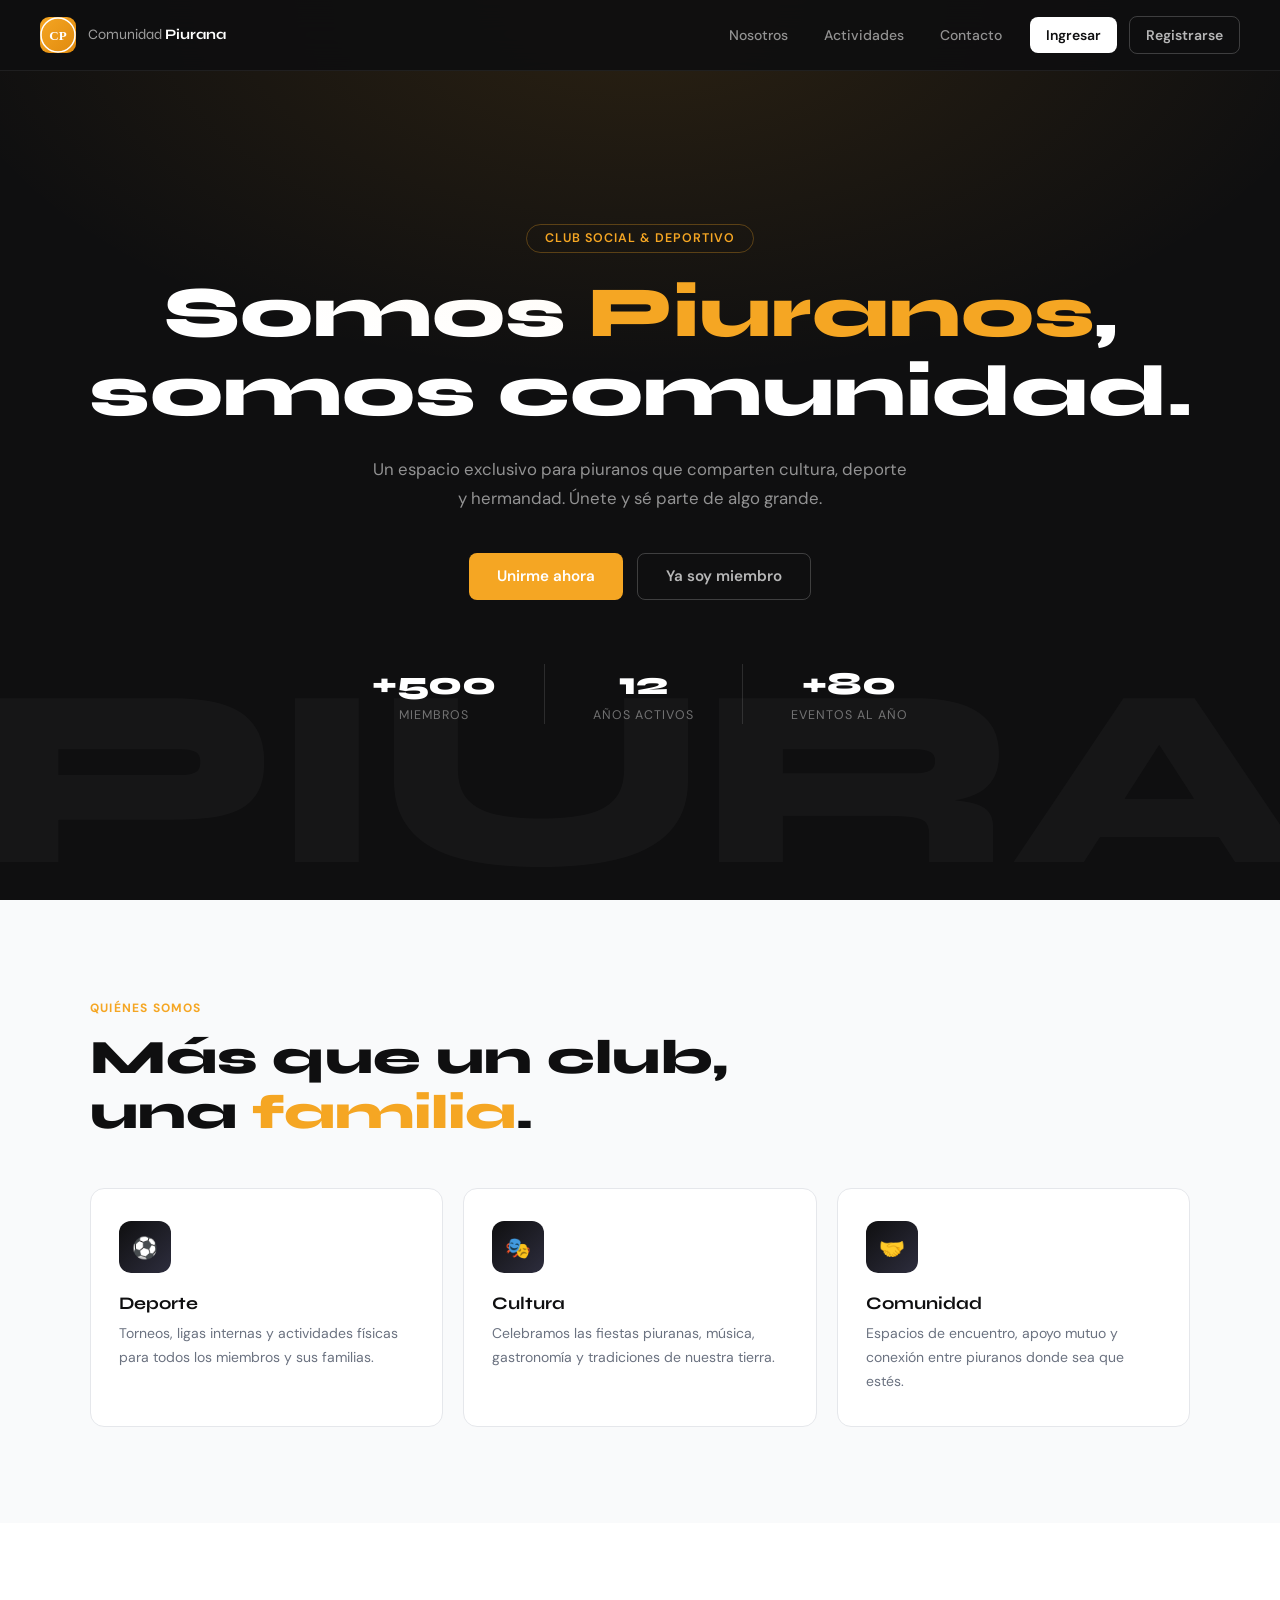
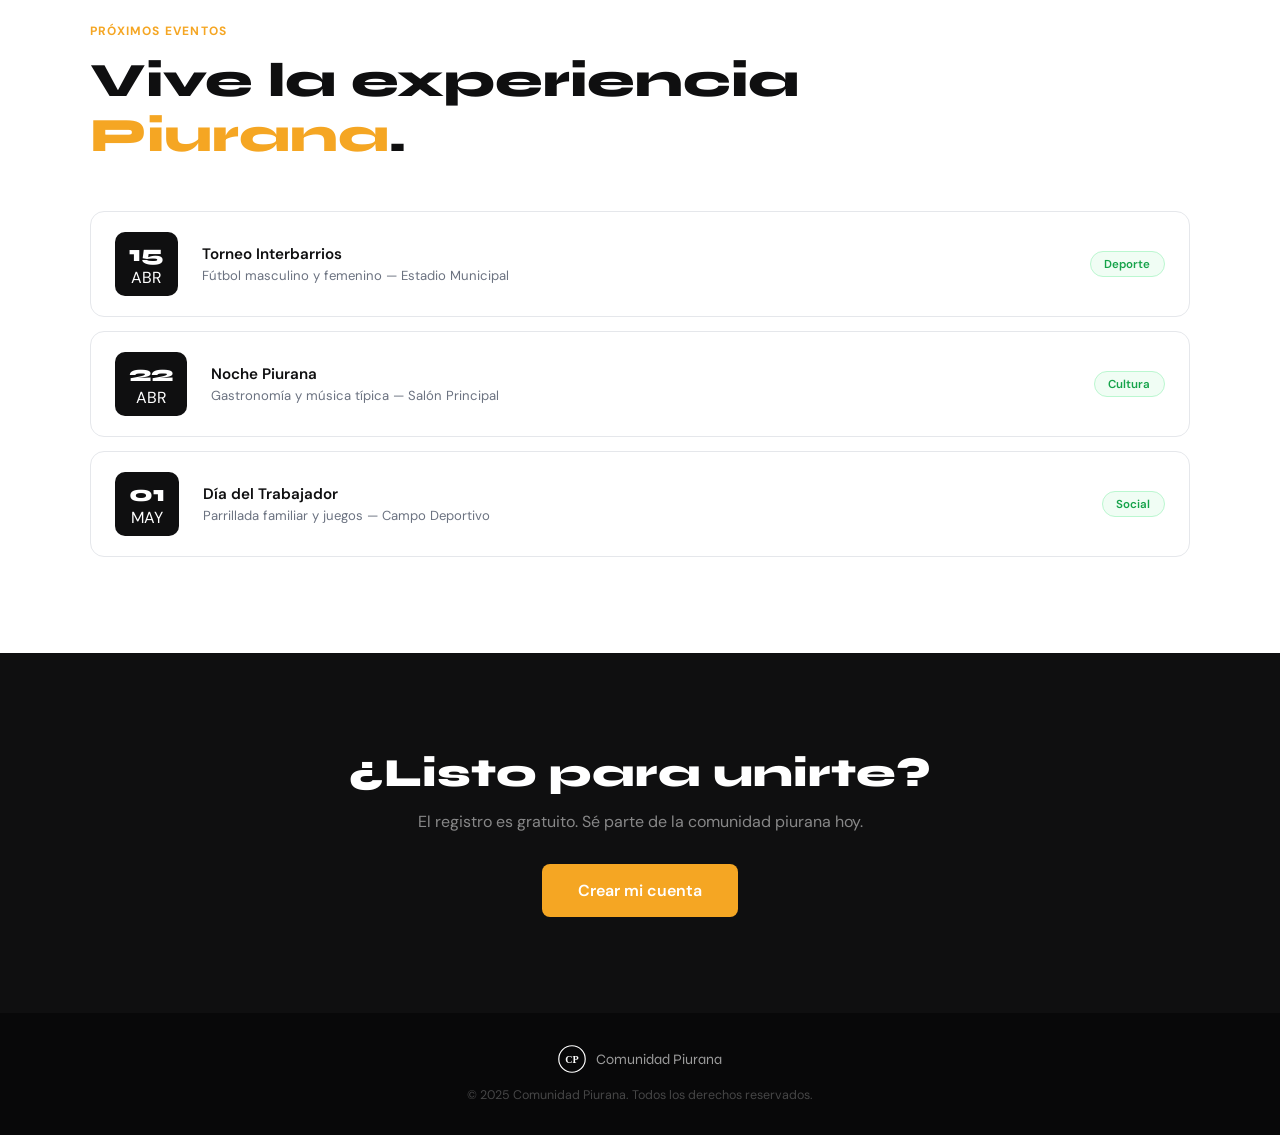
==== commit 34b973a3: "Add files via upload" ====
--- a/index.html
+++ b/index.html
@@ -1,194 +1,136 @@
 <!DOCTYPE html>
 <html lang="es">
 <head>
-  <meta charset="UTF-8"/>
+  <meta charset="UTF-8" />
   <meta name="viewport" content="width=device-width, initial-scale=1.0"/>
-  <title>Comunidad Piura</title>
-  <link rel="stylesheet" href="css/global.css"/>
-  <link rel="stylesheet" href="css/index.css"/>
+  <title>Comunidad Piurana</title>
+  <link rel="stylesheet" href="css/index.css" />
+  <link href="https://fonts.googleapis.com/css2?family=Syne:wght@400;500;600;700;800&family=DM+Sans:wght@300;400;500;600&display=swap" rel="stylesheet"/>
 </head>
 <body>
 
-  <div class="toast" id="toast"></div>
-
-  <!-- ── NAVBAR ── -->
-  <nav class="navbar" id="navbar">
-    <a href="index.html" class="logo-wrap">
-      <div class="sb-logo"style="position: relative; justify-content: center;">
-        <img src="../1.imagenes/logo.png" alt="Logo Comunidad Piura" style="height: 60px; width: auto;">
+  <!-- ====== NAVBAR ====== -->
+  <nav class="navbar">
+    <div class="navbar__logo">
+      <div class="logo-icon">
+        <svg width="36" height="36" viewBox="0 0 36 36" fill="none">
+          <circle cx="18" cy="18" r="17" stroke="white" stroke-width="1.5"/>
+          <text x="18" y="23" text-anchor="middle" fill="white" font-size="13" font-family="Playfair Display" font-weight="700">CP</text>
+        </svg>
       </div>
-    </a>
-    <ul class="nav-links">
-      <li><a href="#hero"      class="nav-link active">Inicio</a></li>
-      <li><a href="#nosotros"  class="nav-link">Nosotros</a></li>
-      <li><a href="#actividades" class="nav-link">Actividades</a></li>
-      <li><a href="#galeria"   class="nav-link">Galería</a></li>
-    </ul>
-    <div class="nav-actions">
-      <a href="pages/login.html"             class="btn-ghost">Ingresar</a>
-      <a href="pages/login.html#registro"    class="btn-gold">Registrarse</a>
+      <span class="logo-text">Comunidad <strong>Piurana</strong></span>
     </div>
-    <button class="hamburger" id="hamBtn">
+    <div class="navbar__links">
+      <a href="#nosotros">Nosotros</a>
+      <a href="#actividades">Actividades</a>
+      <a href="#contacto">Contacto</a>
+      <a href="login/login.html" class="btn-nav">Ingresar</a>
+      <a href="registro/registro.html" class="btn-nav btn-nav--outline">Registrarse</a>
+    </div>
+    <button class="navbar__hamburger" id="hamburger">
       <span></span><span></span><span></span>
     </button>
   </nav>
 
-  <!-- MOBILE MENU -->
-  <div class="mob-menu" id="mobMenu">
-    <a href="#hero"        onclick="closeMob()">Inicio</a>
-    <a href="#nosotros"    onclick="closeMob()">Nosotros</a>
-    <a href="#actividades" onclick="closeMob()">Actividades</a>
-    <a href="#galeria"     onclick="closeMob()">Galería</a>
-    <a href="pages/login.html">Ingresar</a>
-    <a href="pages/login.html#registro" class="btn-gold">Registrarse</a>
-  </div>
-
-  <!-- ── HERO ── -->
-  <section class="hero" id="hero">
-    <div class="hero-bg">
-      <div class="hgrid"></div>
-      <div class="orb orb1"></div>
-      <div class="orb orb2"></div>
-    </div>
-    <div class="hero-inner">
-      <div class="hero-badge">🌊 Región Piura · Perú</div>
-      <h1 class="title-xl">Somos<br/><span class="gold">Piura</span></h1>
-      <p class="hero-sub">Deportes, viajes, salidas y mucho más. Todos los distritos de la región, unidos en una sola comunidad.</p>
-      <div class="hero-cta">
-        <a href="pages/login.html#registro" class="btn-gold lg">Únete gratis</a>
-        <a href="#nosotros" class="btn-ghost">Conoce más ↓</a>
-      </div>
-      <div class="hero-stats">
-        <div class="st-item"><span class="st-num" data-target="1200">0</span><span class="st-lbl">Miembros</span></div>
-        <div class="st-div"></div>
-        <div class="st-item"><span class="st-num" data-target="20">0</span><span class="st-lbl">Distritos</span></div>
-        <div class="st-div"></div>
-        <div class="st-item"><span class="st-num" data-target="88">0</span><span class="st-lbl">Eventos</span></div>
-        <div class="st-div"></div>
-        <div class="st-item"><span class="st-num" data-target="1">0</span><span class="st-lbl">Año</span></div>
+  <!-- ====== HERO ====== -->
+  <section class="hero">
+    <div class="hero__bg-text">PIURA</div>
+    <div class="hero__content">
+      <p class="hero__eyebrow">Club Social & Deportivo</p>
+      <h1 class="hero__title">Somos <span>Piuranos</span>,<br/>somos comunidad.</h1>
+      <p class="hero__subtitle">Un espacio exclusivo para piuranos que comparten cultura, deporte y hermandad. Únete y sé parte de algo grande.</p>
+      <div class="hero__buttons">
+        <a href="registro/registro.html" class="btn btn--primary">Unirme ahora</a>
+        <a href="login/login.html" class="btn btn--ghost">Ya soy miembro</a>
       </div>
     </div>
-    <div class="scroll-hint"><span>Scroll</span><div class="scroll-line"></div></div>
+    <div class="hero__stats">
+      <div class="stat"><span class="stat__num">+500</span><span class="stat__label">Miembros</span></div>
+      <div class="stat__divider"></div>
+      <div class="stat"><span class="stat__num">12</span><span class="stat__label">Años activos</span></div>
+      <div class="stat__divider"></div>
+      <div class="stat"><span class="stat__num">+80</span><span class="stat__label">Eventos al año</span></div>
+    </div>
   </section>
 
-  <!-- ── NOSOTROS ── -->
-  <section class="about-sec" id="nosotros">
-    <div class="container">
-      <div class="about-grid">
-
-        <div class="about-visual">
-          <div class="av-main">
-          <img src="imagenes/foto.jpeg" alt="Comunidad Piura" style="width:100%;height:100%;object-fit:cover;border-radius:inherit"/>
+  <!-- ====== NOSOTROS ====== -->
+  <section class="section section--dark" id="nosotros">
+    <div class="section__inner">
+      <div class="section__label">Quiénes somos</div>
+      <h2 class="section__title">Más que un club,<br/>una <em>familia</em>.</h2>
+      <div class="cards">
+        <div class="card">
+          <div class="card__icon">⚽</div>
+          <h3>Deporte</h3>
+          <p>Torneos, ligas internas y actividades físicas para todos los miembros y sus familias.</p>
         </div>
-          <div class="av-chip av-top">⚽ <span>Deportes</span></div>
-          <div class="av-chip av-bot">✈️ <span>Viajes</span></div>
-          <div class="av-line"></div>
+        <div class="card">
+          <div class="card__icon">🎭</div>
+          <h3>Cultura</h3>
+          <p>Celebramos las fiestas piuranas, música, gastronomía y tradiciones de nuestra tierra.</p>
         </div>
-
-        <div class="about-text reveal">
-          <span class="tag">Quiénes somos</span>
-          <h2 class="title-lg">Bienvenido a la<br/><span class="gold">Comunidad Piura</span></h2>
-          <p>Somos una comunidad creada para <strong>unir a los piuranos</strong> de todos los distritos de la región. Organizamos torneos, excursiones, viajes grupales y celebramos nuestra cultura.</p>
-          <p>Desde Máncora hasta Ayabaca, desde Talara hasta Huancabamba — cada rincón de Piura tiene un lugar aquí.</p>
-          <ul class="feat-list">
-            <li><div class="feat-dot"></div>Organización sin fines de lucro</li>
-            <li><div class="feat-dot"></div>Eventos mensuales garantizados</li>
-            <li><div class="feat-dot"></div>Comunidad verificada y segura</li>
-          </ul>
-          <a href="pages/login.html#registro" class="btn-gold">Ser parte →</a>
+        <div class="card">
+          <div class="card__icon">🤝</div>
+          <h3>Comunidad</h3>
+          <p>Espacios de encuentro, apoyo mutuo y conexión entre piuranos donde sea que estés.</p>
         </div>
       </div>
     </div>
   </section>
 
-  <!-- ── ACTIVIDADES ── -->
-  <section class="acts-sec" id="actividades">
-    <div class="container">
-      <div class="sec-head">
-        <span class="tag">Lo que hacemos</span>
-        <h2 class="title-lg">Nuestras <span class="gold">Actividades</span></h2>
-        <p class="muted">Hay algo para cada piurano en nuestra comunidad</p>
-      </div>
-      <div class="acts-grid">
-        <div class="act-card reveal"><span class="act-icon">⚽</span><h3>Deportes</h3><p>Torneos de fútbol, vóley, atletismo y más entre distritos.</p><div class="act-bar"></div></div>
-        <div class="act-card reveal"><span class="act-icon">🏕️</span><h3>Salidas</h3><p>Excursiones y trekking a los paisajes más increíbles de Piura.</p><div class="act-bar"></div></div>
-        <div class="act-card reveal"><span class="act-icon">✈️</span><h3>Viajes</h3><p>Viajes grupales con precios accesibles, dentro y fuera de la región.</p><div class="act-bar"></div></div>
-        <div class="act-card reveal"><span class="act-icon">🎉</span><h3>Festividades</h3><p>Celebramos fiestas patronales y ferias culturales de cada distrito.</p><div class="act-bar"></div></div>
-        <div class="act-card reveal"><span class="act-icon">🍽️</span><h3>Gastronomía</h3><p>Encuentros culinarios para celebrar la riquísima cocina piurana.</p><div class="act-bar"></div></div>
-        <div class="act-card reveal"><span class="act-icon">🤝</span><h3>Voluntariado</h3><p>Proyectos solidarios y apoyo a comunidades de la región.</p><div class="act-bar"></div></div>
+  <!-- ====== ACTIVIDADES ====== -->
+  <section class="section" id="actividades">
+    <div class="section__inner">
+      <div class="section__label">Próximos eventos</div>
+      <h2 class="section__title">Vive la experiencia<br/><em>Piurana</em>.</h2>
+      <div class="events">
+        <div class="event">
+          <div class="event__date"><span>15</span>ABR</div>
+          <div class="event__info">
+            <h4>Torneo Interbarrios</h4>
+            <p>Fútbol masculino y femenino — Estadio Municipal</p>
+          </div>
+          <span class="event__tag">Deporte</span>
+        </div>
+        <div class="event">
+          <div class="event__date"><span>22</span>ABR</div>
+          <div class="event__info">
+            <h4>Noche Piurana</h4>
+            <p>Gastronomía y música típica — Salón Principal</p>
+          </div>
+          <span class="event__tag">Cultura</span>
+        </div>
+        <div class="event">
+          <div class="event__date"><span>01</span>MAY</div>
+          <div class="event__info">
+            <h4>Día del Trabajador</h4>
+            <p>Parrillada familiar y juegos — Campo Deportivo</p>
+          </div>
+          <span class="event__tag">Social</span>
+        </div>
       </div>
     </div>
   </section>
 
-  <!-- ── GALERÍA / CARRUSEL ── -->
-  <section class="gallery-sec" id="galeria">
-    <div class="container">
-      <div class="sec-head">
-        <span class="tag">Nuestros momentos</span>
-        <h2 class="title-lg">Galería de <span class="gold">Recuerdos</span></h2>
-      </div>
-    </div>
-    <div class="carousel-wrap">
-      <div class="c-track" id="cTrack">
-        <div class="c-slide" style="background:linear-gradient(135deg,#141414,#2a2a2a)">🏔️<span>Sierra de Piura</span></div>
-        <div class="c-slide" style="background:linear-gradient(135deg,#0d1f0d,#173317)">⚽<span>Torneo Interdistrital</span></div>
-        <div class="c-slide" style="background:linear-gradient(135deg,#0d0d20,#151528)">🏖️<span>Playa Máncora</span></div>
-        <div class="c-slide" style="background:linear-gradient(135deg,#201400,#351f00)">🍽️<span>Festival Gastronómico</span></div>
-        <div class="c-slide" style="background:linear-gradient(135deg,#160d20,#231535)">✈️<span>Viaje a Cusco</span></div>
-        <div class="c-slide" style="background:linear-gradient(135deg,#200d0d,#351414)">🏕️<span>Cataratas Huancabamba</span></div>
-        <div class="c-slide" style="background:linear-gradient(135deg,#0d2015,#133322)">🤝<span>Voluntariado</span></div>
-        <div class="c-slide" style="background:linear-gradient(135deg,#1e1e00,#302e00)">🎉<span>Fiestas de Piura</span></div>
-      </div>
-      <button class="c-btn c-prev" id="cPrev">&#8592;</button>
-      <button class="c-btn c-next" id="cNext">&#8594;</button>
-      <div class="c-dots" id="cDots"></div>
+  <!-- ====== CTA ====== -->
+  <section class="cta" id="contacto">
+    <div class="cta__inner">
+      <h2>¿Listo para unirte?</h2>
+      <p>El registro es gratuito. Sé parte de la comunidad piurana hoy.</p>
+      <a href="registro/registro.html" class="btn btn--primary btn--large">Crear mi cuenta</a>
     </div>
   </section>
 
-  <!-- ── REDES SOCIALES ── -->
-  <section class="social-sec">
-    <div class="container">
-      <div class="sec-head">
-        <span class="tag">Síguenos</span>
-        <h2 class="title-lg">Encuéntranos en <span class="gold">Redes</span></h2>
-        <p class="muted">Mantente al día con todos los eventos y noticias</p>
-      </div>
-      <div class="soc-grid">
-        <a href="#" class="soc-card reveal"><span class="soc-icon">📘</span><h3>Facebook</h3><p>Comunidad Piura Oficial</p><span class="soc-follow">2.4K seguidores</span></a>
-        <a href="#" class="soc-card reveal"><span class="soc-icon">📸</span><h3>Instagram</h3><p>@comunidad.piura</p><span class="soc-follow">1.8K seguidores</span></a>
-        <a href="#" class="soc-card reveal"><span class="soc-icon">💬</span><h3>WhatsApp</h3><p>Grupo oficial</p><span class="soc-follow">500+ miembros</span></a>
-        <a href="#" class="soc-card reveal"><span class="soc-icon">🎵</span><h3>TikTok</h3><p>@comunidadpiura</p><span class="soc-follow">900 seguidores</span></a>
-      </div>
+  <!-- ====== FOOTER ====== -->
+  <footer class="footer">
+    <div class="footer__logo">
+      <svg width="28" height="28" viewBox="0 0 36 36" fill="none">
+        <circle cx="18" cy="18" r="17" stroke="white" stroke-width="1.5"/>
+        <text x="18" y="23" text-anchor="middle" fill="white" font-size="13" font-family="Playfair Display" font-weight="700">CP</text>
+      </svg>
+      <span>Comunidad Piurana</span>
     </div>
-  </section>
-
-  <!-- ── FOOTER ── -->
-  <footer class="footer">
-    <div class="container">
-      <div class="footer-grid">
-        <div class="footer-brand">
-          <div class="logo-wrap">
-            <div class="logo-mark">CP</div>
-            <div class="logo-text"><span>Comunidad</span><strong>Piura</strong></div>
-          </div>
-          <p>Uniendo a todos los distritos de la región Piura desde 2020.</p>
-        </div>
-        <div class="footer-col">
-          <h4>Navegación</h4>
-          <a href="#hero">Inicio</a>
-          <a href="#nosotros">Nosotros</a>
-          <a href="#actividades">Actividades</a>
-          <a href="#galeria">Galería</a>
-        </div>
-        <div class="footer-col">
-          <h4>Acceso</h4>
-          <a href="pages/login.html">Ingresar</a>
-          <a href="pages/login.html#registro">Registrarse</a>
-          <a href="pages/dashboard.html">Dashboard</a>
-        </div>
-      </div>
-      <div class="footer-bottom">© 2026 Comunidad Piura · Hecho con ❤️ en Piura, Perú</div>
-    </div>
+    <p class="footer__copy">© 2025 Comunidad Piurana. Todos los derechos reservados.</p>
   </footer>
 
   <script src="js/index.js"></script>
--- a/css/index.css
+++ b/css/index.css
@@ -1,207 +1,225 @@
-/* css/index.css — Estilos exclusivos de la landing page */
-
-/* ── NAVBAR ── */
+/* ============================================================
+   COMUNIDAD PIURANA — INDEX CSS (Rediseño 2025)
+   Fuentes: Syne + DM Sans  |  Estilo: Moderno, Clean, Bold
+   ============================================================ */
+
+*, *::before, *::after { box-sizing: border-box; margin: 0; padding: 0; }
+
+:root {
+  --black:   #0f0f10;
+  --white:   #ffffff;
+  --accent:  #f5a623;
+  --gray-50: #f9fafb;
+  --gray-100:#f3f4f6;
+  --gray-500:#6b7280;
+  --gray-800:#1f2937;
+  --font-display: 'Syne', sans-serif;
+  --font-body:    'DM Sans', sans-serif;
+  --radius: 14px;
+  --radius-sm: 8px;
+}
+
+html { scroll-behavior: smooth; }
+body { font-family: var(--font-body); color: var(--black); background: #fff; overflow-x: hidden; }
+
+/* ========== NAVBAR ========== */
 .navbar {
-  position: fixed; top: 0; width: 100%; z-index: 500;
+  position: fixed; top: 0; left: 0; right: 0; z-index: 100;
   display: flex; align-items: center; justify-content: space-between;
-  padding: 0 48px; height: 68px;
-  background: rgba(8,8,8,.88); backdrop-filter: blur(20px);
-  border-bottom: 1px solid var(--border); transition: var(--t);
-}
-.navbar.scrolled { background: rgba(8,8,8,.98); box-shadow: 0 4px 40px rgba(0,0,0,.7); }
-.nav-links { display: flex; list-style: none; gap: 4px; }
-.nav-link {
-  color: var(--w30); font-size: .75rem; font-weight: 600; letter-spacing: 2px;
-  text-transform: uppercase; padding: 8px 14px; border-radius: 6px; transition: var(--t);
-}
-.nav-link:hover, .nav-link.active { color: var(--white); background: var(--w10); }
-.nav-actions { display: flex; gap: 10px; align-items: center; }
-.hamburger { display: none; flex-direction: column; gap: 5px; background: none; border: none; cursor: pointer; }
-.hamburger span { display: block; width: 22px; height: 1.5px; background: var(--white); transition: var(--t); }
-.mob-menu {
-  display: none; position: fixed; top: 68px; left: 0; right: 0; z-index: 499;
-  background: var(--dark1); border-bottom: 1px solid var(--border);
-  padding: 16px 20px; flex-direction: column; gap: 4px;
-}
-.mob-menu.open { display: flex; }
-.mob-menu a {
-  color: var(--w80); font-size: .85rem; padding: 10px 14px;
-  border-radius: 6px; transition: var(--t);
-}
-.mob-menu a:hover { background: var(--w10); color: var(--white); }
-
-/* ── HERO ── */
+  padding: 1rem 2.5rem;
+  background: rgba(15,15,16,.92);
+  backdrop-filter: blur(16px);
+  border-bottom: 1px solid rgba(255,255,255,.07);
+  gap: 1rem;
+}
+.navbar__logo { display: flex; align-items: center; gap: .75rem; text-decoration: none; }
+.logo-icon {
+  width: 36px; height: 36px; border-radius: 9px;
+  background: linear-gradient(135deg, var(--accent), #e08a0e);
+  display: flex; align-items: center; justify-content: center;
+  font-family: var(--font-display); font-weight: 800; font-size: .8rem; color: #fff;
+}
+.logo-text { font-family: var(--font-display); font-size: .9rem; color: rgba(255,255,255,.6); font-weight: 400; }
+.logo-text strong { color: #fff; font-weight: 700; }
+.navbar__links { display: flex; align-items: center; gap: .25rem; }
+.navbar__links a {
+  padding: .55rem 1rem; border-radius: var(--radius-sm);
+  text-decoration: none; font-size: .875rem;
+  color: rgba(255,255,255,.55); font-weight: 500;
+  transition: color .18s, background .18s;
+}
+.navbar__links a:hover { color: #fff; background: rgba(255,255,255,.07); }
+.btn-nav {
+  background: #fff; color: var(--black) !important;
+  font-weight: 600 !important; margin-left: .5rem;
+}
+.btn-nav:hover { background: var(--accent) !important; color: #fff !important; }
+.btn-nav--outline {
+  background: transparent !important; color: rgba(255,255,255,.7) !important;
+  border: 1.5px solid rgba(255,255,255,.2) !important;
+}
+.btn-nav--outline:hover { border-color: var(--accent) !important; color: var(--accent) !important; background: transparent !important; }
+.navbar__hamburger {
+  display: none; background: none; border: none; cursor: pointer;
+  flex-direction: column; gap: 5px; padding: .25rem;
+}
+.navbar__hamburger span {
+  display: block; width: 22px; height: 2px;
+  background: rgba(255,255,255,.7); border-radius: 99px; transition: all .3s;
+}
+
+/* ========== HERO ========== */
 .hero {
-  min-height: 100vh; display: flex; align-items: center; justify-content: center;
-  position: relative; overflow: hidden; padding: 100px 24px 60px; text-align: center;
-}
-.hero-bg { position: absolute; inset: 0; pointer-events: none; }
-.hgrid {
+  min-height: 100vh;
+  background: var(--black);
+  display: flex; flex-direction: column;
+  align-items: center; justify-content: center;
+  text-align: center; position: relative; overflow: hidden;
+  padding: 8rem 2rem 5rem;
+}
+.hero::before {
+  content: '';
   position: absolute; inset: 0;
-  background-image: linear-gradient(rgba(255,255,255,.022) 1px, transparent 1px),
-    linear-gradient(90deg, rgba(255,255,255,.022) 1px, transparent 1px);
-  background-size: 56px 56px;
-}
-.orb { position: absolute; border-radius: 50%; filter: blur(80px); }
-.orb1 { width: 520px; height: 520px; top: -100px; right: -100px; background: radial-gradient(circle, rgba(255,255,255,.14) 0%, transparent 68%); animation: pulse 6s ease-in-out infinite; }
-.orb2 { width: 380px; height: 380px; bottom: -60px; left: -80px; background: radial-gradient(circle, rgba(255,255,255,.08) 0%, transparent 68%); animation: pulse 8s ease-in-out 3s infinite; }
-.hero-inner { position: relative; max-width: 860px; }
-.hero-badge {
-  display: inline-block; font-size: .68rem; font-weight: 600; letter-spacing: 4px;
-  text-transform: uppercase; color: var(--white); border: 1px solid rgba(255,255,255,.28);
-  padding: 7px 22px; border-radius: 100px; margin-bottom: 28px; animation: fadeUp .8s ease both;
-}
-.hero-inner .title-xl { margin-bottom: 22px; animation: fadeUp .9s ease .1s both; }
-.hero-sub { font-size: 1rem; color: var(--w50); max-width: 520px; margin: 0 auto 40px; line-height: 1.8; animation: fadeUp .9s ease .2s both; }
-.hero-cta { display: flex; gap: 14px; justify-content: center; flex-wrap: wrap; margin-bottom: 56px; animation: fadeUp .9s ease .3s both; }
-.hero-stats {
-  display: flex; align-items: center; justify-content: center; flex-wrap: wrap;
-  background: var(--w10); border: 1px solid var(--border); border-radius: var(--radius);
-  padding: 24px 36px; animation: fadeUp .9s ease .4s both;
-}
-.st-item { text-align: center; padding: 0 28px; }
-.st-num { display: block; font-family: var(--font-d); font-size: 2.6rem; color: var(--white); line-height: 1; }
-.st-lbl { font-size: .62rem; color: var(--w30); text-transform: uppercase; letter-spacing: 3px; margin-top: 3px; display: block; }
-.st-div { width: 1px; height: 44px; background: var(--border); }
-.scroll-hint {
-  position: absolute; bottom: 36px; left: 50%; transform: translateX(-50%);
-  display: flex; flex-direction: column; align-items: center; gap: 6px;
-  color: var(--w30); font-size: .6rem; letter-spacing: 3px; text-transform: uppercase;
-  animation: fadeUp 1.2s ease .6s both;
-}
-.scroll-line { width: 1px; height: 36px; background: linear-gradient(var(--white), transparent); animation: scrollA 2s ease-in-out infinite; }
-
-/* ── NOSOTROS ── */
-.about-sec { padding: 110px 0; background: var(--dark1); border-top: 1px solid var(--border); }
-.about-grid { display: grid; grid-template-columns: 1fr 1fr; gap: 72px; align-items: center; }
-.about-visual { position: relative; height: 400px; }
-.av-main {
-  position: absolute; inset: 10% 10%; background: var(--dark2);
-  border: 1px solid var(--border); border-radius: var(--radius);
+  background: radial-gradient(ellipse 80% 60% at 50% 0%, rgba(245,166,35,.12) 0%, transparent 70%);
+  pointer-events: none;
+}
+.hero__bg-text {
+  position: absolute; bottom: -2rem; left: 50%; transform: translateX(-50%);
+  font-family: var(--font-display); font-size: clamp(8rem, 20vw, 18rem);
+  font-weight: 800; color: rgba(255,255,255,.03);
+  white-space: nowrap; pointer-events: none; user-select: none; letter-spacing: -.02em;
+}
+.hero__eyebrow {
+  display: inline-block; margin-bottom: 1.25rem;
+  padding: .35rem 1.1rem;
+  border: 1px solid rgba(245,166,35,.3);
+  border-radius: 99px;
+  font-size: .78rem; font-weight: 600; letter-spacing: .08em;
+  text-transform: uppercase; color: var(--accent);
+}
+.hero__title {
+  font-family: var(--font-display);
+  font-size: clamp(2.5rem, 6vw, 4.5rem);
+  font-weight: 800; color: #fff; line-height: 1.1;
+  margin-bottom: 1.5rem;
+}
+.hero__title span { color: var(--accent); }
+.hero__subtitle {
+  font-size: 1.05rem; color: rgba(255,255,255,.55);
+  max-width: 540px; margin: 0 auto 2.5rem; line-height: 1.7;
+}
+.hero__buttons { display: flex; gap: .875rem; justify-content: center; flex-wrap: wrap; margin-bottom: 4rem; }
+.btn {
+  display: inline-flex; align-items: center; gap: .5rem;
+  padding: .8rem 1.75rem; border-radius: var(--radius-sm);
+  font-family: var(--font-body); font-size: .95rem; font-weight: 600;
+  text-decoration: none; transition: all .2s;
+}
+.btn--primary { background: var(--accent); color: #fff; }
+.btn--primary:hover { background: #e08a0e; transform: translateY(-2px); box-shadow: 0 8px 25px rgba(245,166,35,.35); }
+.btn--ghost {
+  background: transparent; color: rgba(255,255,255,.7);
+  border: 1.5px solid rgba(255,255,255,.2);
+}
+.btn--ghost:hover { border-color: rgba(255,255,255,.5); color: #fff; }
+.btn--large { padding: 1rem 2.25rem; font-size: 1rem; }
+
+.hero__stats {
+  display: flex; gap: 3rem; justify-content: center;
+  flex-wrap: wrap; position: relative; z-index: 1;
+}
+.stat { text-align: center; }
+.stat__num { font-family: var(--font-display); font-size: 2rem; font-weight: 800; color: #fff; display: block; }
+.stat__label { font-size: .78rem; color: rgba(255,255,255,.4); text-transform: uppercase; letter-spacing: .08em; margin-top: .2rem; }
+.stat__divider { width: 1px; background: rgba(255,255,255,.12); }
+
+/* ========== SECCIONES ========== */
+.section { padding: 6rem 2rem; }
+.section--dark { background: #f9fafb; }
+.section__inner { max-width: 1100px; margin: 0 auto; }
+.section__label {
+  display: inline-block; margin-bottom: .875rem;
+  font-size: .75rem; font-weight: 700; letter-spacing: .1em;
+  text-transform: uppercase; color: var(--accent);
+}
+.section__title {
+  font-family: var(--font-display); font-size: clamp(2rem, 4vw, 3rem);
+  font-weight: 800; line-height: 1.15; color: var(--black); margin-bottom: 3rem;
+}
+.section__title em { color: var(--accent); font-style: normal; }
+
+/* ========== CARDS ========== */
+.cards { display: grid; grid-template-columns: repeat(3,1fr); gap: 1.25rem; }
+.card {
+  background: #fff; border: 1px solid #e5e7eb;
+  border-radius: var(--radius); padding: 2rem 1.75rem;
+  transition: transform .2s, box-shadow .2s;
+}
+.card:hover { transform: translateY(-4px); box-shadow: 0 12px 35px rgba(0,0,0,.08); }
+.card__icon {
+  width: 52px; height: 52px; border-radius: 12px;
+  background: linear-gradient(135deg, var(--black), #2d2d3d);
   display: flex; align-items: center; justify-content: center;
-  flex-direction: column; gap: 10px; font-size: 6rem;
-}
-.av-main p { font-size: .72rem; color: var(--w30); letter-spacing: 3px; text-transform: uppercase; }
-.av-chip {
-  position: absolute; background: var(--dark3); border: 1px solid rgba(255,255,255,.2);
-  border-radius: 8px; padding: 10px 18px; display: flex; align-items: center; gap: 8px;
-  font-size: .8rem; font-weight: 600; box-shadow: 0 8px 32px rgba(0,0,0,.5);
-}
-.av-top { top: 0; right: -10px; animation: floatY 3s ease-in-out infinite; }
-.av-bot { bottom: 16px; right: -5px; animation: floatY 3s ease-in-out 1.5s infinite; }
-.av-line { position: absolute; left: 9%; top: 0; bottom: 0; width: 2px; background: linear-gradient(transparent, var(--white), transparent); }
-.about-text .title-lg { margin-bottom: 20px; }
-.about-text p { color: var(--w50); font-size: .92rem; line-height: 1.85; margin-bottom: 14px; }
-.about-text p strong { color: var(--white); font-weight: 600; }
-.feat-list { list-style: none; margin: 24px 0 32px; display: flex; flex-direction: column; gap: 9px; }
-.feat-list li { display: flex; align-items: center; gap: 10px; font-size: .85rem; color: var(--w50); }
-.feat-dot { width: 5px; height: 5px; border-radius: 50%; background: var(--white); flex-shrink: 0; }
-
-/* ── ACTIVIDADES ── */
-.acts-sec { padding: 110px 0; background: var(--bg); }
-.sec-head { text-align: center; margin-bottom: 56px; }
-.sec-head .muted { max-width: 480px; margin: 0 auto; font-size: .92rem; }
-.acts-grid {
-  display: grid; grid-template-columns: repeat(3,1fr);
-  border: 1px solid var(--border); border-radius: var(--radius); overflow: hidden;
-}
-.act-card {
-  background: var(--dark1); padding: 36px 28px;
-  border-right: 1px solid var(--border); position: relative; overflow: hidden; transition: var(--t);
-}
-.act-card:nth-child(3n)   { border-right: none; }
-.act-card:nth-child(n+4)  { border-top: 1px solid var(--border); }
-.act-card::before { content: ''; position: absolute; inset: 0; background: var(--gold-dim); opacity: 0; transition: var(--t); }
-.act-card:hover::before { opacity: 1; }
-.act-card:hover { transform: translateY(-2px); }
-.act-icon { font-size: 2.4rem; display: block; margin-bottom: 18px; }
-.act-card h3 { font-family: var(--font-d); font-size: 1.4rem; margin-bottom: 10px; }
-.act-card p { color: var(--w30); font-size: .83rem; line-height: 1.7; }
-.act-bar { position: absolute; bottom: 0; left: 0; width: 0; height: 2px; background: var(--white); transition: width .4s; }
-.act-card:hover .act-bar { width: 100%; }
-
-/* ── GALERÍA / CARRUSEL ── */
-.gallery-sec { padding: 110px 0; background: var(--dark1); overflow: hidden; }
-.carousel-wrap { position: relative; margin-top: 10px; }
-.c-track { display: flex; gap: 16px; padding: 0 44px; transition: transform .5s cubic-bezier(.4,0,.2,1); }
-.c-slide {
-  min-width: 330px; height: 240px; border-radius: var(--radius);
-  border: 1px solid var(--border); flex-shrink: 0;
-  display: flex; align-items: center; justify-content: center;
-  flex-direction: column; gap: 10px; font-size: 3.8rem;
-  transition: transform .3s; cursor: pointer;
-}
-.c-slide:hover { transform: scale(1.025); }
-.c-slide span { font-size: .7rem; color: rgba(255,255,255,.65); letter-spacing: 3px; text-transform: uppercase; font-weight: 600; }
-.c-btn {
-  position: absolute; top: 50%; transform: translateY(-50%);
-  background: var(--white); color: var(--bg); border: none;
-  width: 40px; height: 40px; border-radius: 50%; cursor: pointer;
-  font-size: .95rem; font-weight: 700; z-index: 10; transition: var(--t);
-}
-.c-btn:hover { background: var(--w80); transform: translateY(-50%) scale(1.1); }
-.c-prev { left: 6px; } .c-next { right: 6px; }
-.c-dots { display: flex; justify-content: center; gap: 7px; margin-top: 24px; padding: 0 44px; }
-.c-dot { width: 6px; height: 6px; border-radius: 50%; background: var(--border); cursor: pointer; transition: var(--t); border: 1px solid var(--border); }
-.c-dot.act { background: var(--white); width: 18px; border-radius: 3px; }
-
-/* ── REDES SOCIALES ── */
-.social-sec { padding: 110px 0; background: var(--bg); }
-.soc-grid { display: grid; grid-template-columns: repeat(4,1fr); gap: 18px; }
-.soc-card {
-  background: var(--dark1); border: 1px solid var(--border); border-radius: var(--radius);
-  padding: 32px 20px; text-align: center; transition: var(--t); display: flex;
-  flex-direction: column; align-items: center; gap: 6px;
-}
-.soc-card:hover { border-color: var(--white); transform: translateY(-5px); box-shadow: 0 14px 44px rgba(0,0,0,.4); }
-.soc-icon { font-size: 2.4rem; margin-bottom: 6px; }
-.soc-card h3 { font-size: .95rem; font-weight: 700; }
-.soc-card p { color: var(--w30); font-size: .78rem; }
-.soc-follow { font-size: .65rem; color: var(--white); font-weight: 700; letter-spacing: 2px; text-transform: uppercase; }
-
-/* ── FOOTER ── */
-.footer { background: var(--dark1); border-top: 1px solid var(--border); padding: 56px 0 28px; }
-.footer-grid { display: grid; grid-template-columns: 2fr 1fr 1fr; gap: 44px; margin-bottom: 44px; }
-.footer-brand p { color: var(--w30); font-size: .83rem; margin-top: 14px; line-height: 1.7; max-width: 240px; }
-.footer-col h4 { font-size: .65rem; color: var(--white); text-transform: uppercase; letter-spacing: 3px; margin-bottom: 18px; font-weight: 700; }
-.footer-col a { display: block; color: var(--w30); font-size: .83rem; padding: 5px 0; transition: var(--t); }
-.footer-col a:hover { color: var(--white); padding-left: 7px; }
-.footer-bottom { border-top: 1px solid var(--border); padding-top: 22px; text-align: center; color: var(--w30); font-size: .77rem; }
-
-/* ── RESPONSIVE ── */
-@media (max-width: 1024px) {
-  .acts-grid { grid-template-columns: repeat(2,1fr); }
-  .act-card:nth-child(3n)  { border-right: 1px solid var(--border); }
-  .act-card:nth-child(2n)  { border-right: none; }
-  .act-card:nth-child(n+3) { border-top: 1px solid var(--border); }
-  .soc-grid { grid-template-columns: repeat(2,1fr); }
-  .footer-grid { grid-template-columns: 1fr 1fr; }
-  .footer-brand { grid-column: 1 / -1; }
-}
-@media (max-width: 768px) {
-  .navbar { padding: 0 18px; }
-  .nav-links, .nav-actions { display: none; }
-  .hamburger { display: flex; }
-  .about-grid { grid-template-columns: 1fr; }
-  .about-visual { display: none; }
-  .hero-stats { padding: 14px; flex-wrap: wrap; gap: 0; }
-  .st-item { padding: 8px 12px; }
-  .st-div { display: none; }
-  .acts-grid { grid-template-columns: 1fr; border: none; gap: 10px; }
-  .act-card { border: 1px solid var(--border) !important; border-radius: var(--radius); }
-  .c-slide { min-width: 270px; }
-  .soc-grid { grid-template-columns: 1fr 1fr; gap: 10px; }
-  .hero-cta { flex-direction: column; align-items: flex-start; gap: 10px; }
-  .sec-head { padding: 0 4px; }
-  .container { padding: 0 18px; }
-}
-@media (max-width: 480px) {
-  .hero-stats { justify-content: center; }
-  .st-item { padding: 8px 10px; }
-  .soc-grid { grid-template-columns: 1fr; }
-  .footer-grid { grid-template-columns: 1fr; }
-  .acts-grid { grid-template-columns: 1fr; }
-  .c-slide { min-width: 240px; }
-  .hero-badge { font-size: .65rem; }
-  .container { padding: 0 14px; }
-}
+  font-size: 1.3rem; margin-bottom: 1.25rem;
+}
+.card h3 { font-family: var(--font-display); font-size: 1.1rem; font-weight: 700; margin-bottom: .5rem; }
+.card p  { font-size: .875rem; color: var(--gray-500); line-height: 1.7; }
+
+/* ========== EVENTOS ========== */
+.events { display: flex; flex-direction: column; gap: .875rem; }
+.event {
+  display: flex; align-items: center; gap: 1.5rem;
+  background: #fff; border: 1px solid #e5e7eb; border-radius: var(--radius);
+  padding: 1.25rem 1.5rem; transition: transform .2s, box-shadow .2s;
+}
+.event:hover { transform: translateX(4px); box-shadow: 0 4px 20px rgba(0,0,0,.07); }
+.event__date {
+  text-align: center; flex-shrink: 0;
+  background: var(--black); color: #fff;
+  border-radius: 10px; padding: .5rem .875rem; min-width: 54px;
+}
+.event__date span { font-family: var(--font-display); font-size: 1.4rem; font-weight: 800; display: block; }
+.event__date small { font-size: .65rem; text-transform: uppercase; opacity: .6; }
+.event__info h4 { font-size: .95rem; font-weight: 600; }
+.event__info p  { font-size: .82rem; color: var(--gray-500); margin-top: .2rem; }
+.event__tag {
+  margin-left: auto; flex-shrink: 0;
+  padding: .3rem .85rem; border-radius: 99px;
+  font-size: .72rem; font-weight: 600;
+  background: #f0fdf4; color: #16a34a; border: 1px solid #bbf7d0;
+}
+
+/* ========== CTA ========== */
+.cta { background: var(--black); padding: 6rem 2rem; text-align: center; }
+.cta__inner { max-width: 600px; margin: 0 auto; }
+.cta h2 {
+  font-family: var(--font-display); font-size: 2.5rem; font-weight: 800;
+  color: #fff; margin-bottom: .875rem;
+}
+.cta p { color: rgba(255,255,255,.5); font-size: 1rem; margin-bottom: 2rem; }
+
+/* ========== FOOTER ========== */
+.footer {
+  background: #080809; padding: 2rem;
+  display: flex; flex-direction: column; align-items: center; gap: .875rem;
+}
+.footer__logo {
+  display: flex; align-items: center; gap: .625rem;
+  font-family: var(--font-display); font-size: .9rem; color: rgba(255,255,255,.6);
+}
+.footer__copy { font-size: .78rem; color: rgba(255,255,255,.25); }
+
+/* ========== RESPONSIVE ========== */
+@media (max-width: 900px) {
+  .cards { grid-template-columns: 1fr; }
+  .navbar__links { display: none; }
+  .navbar__hamburger { display: flex; }
+}
+@media (max-width: 600px) {
+  .hero { padding: 7rem 1.25rem 4rem; }
+  .hero__stats { gap: 1.75rem; }
+  .stat__divider { display: none; }
+  .event { flex-wrap: wrap; }
+  .event__tag { margin-left: 0; }
+  .navbar { padding: .875rem 1.25rem; }
+}
